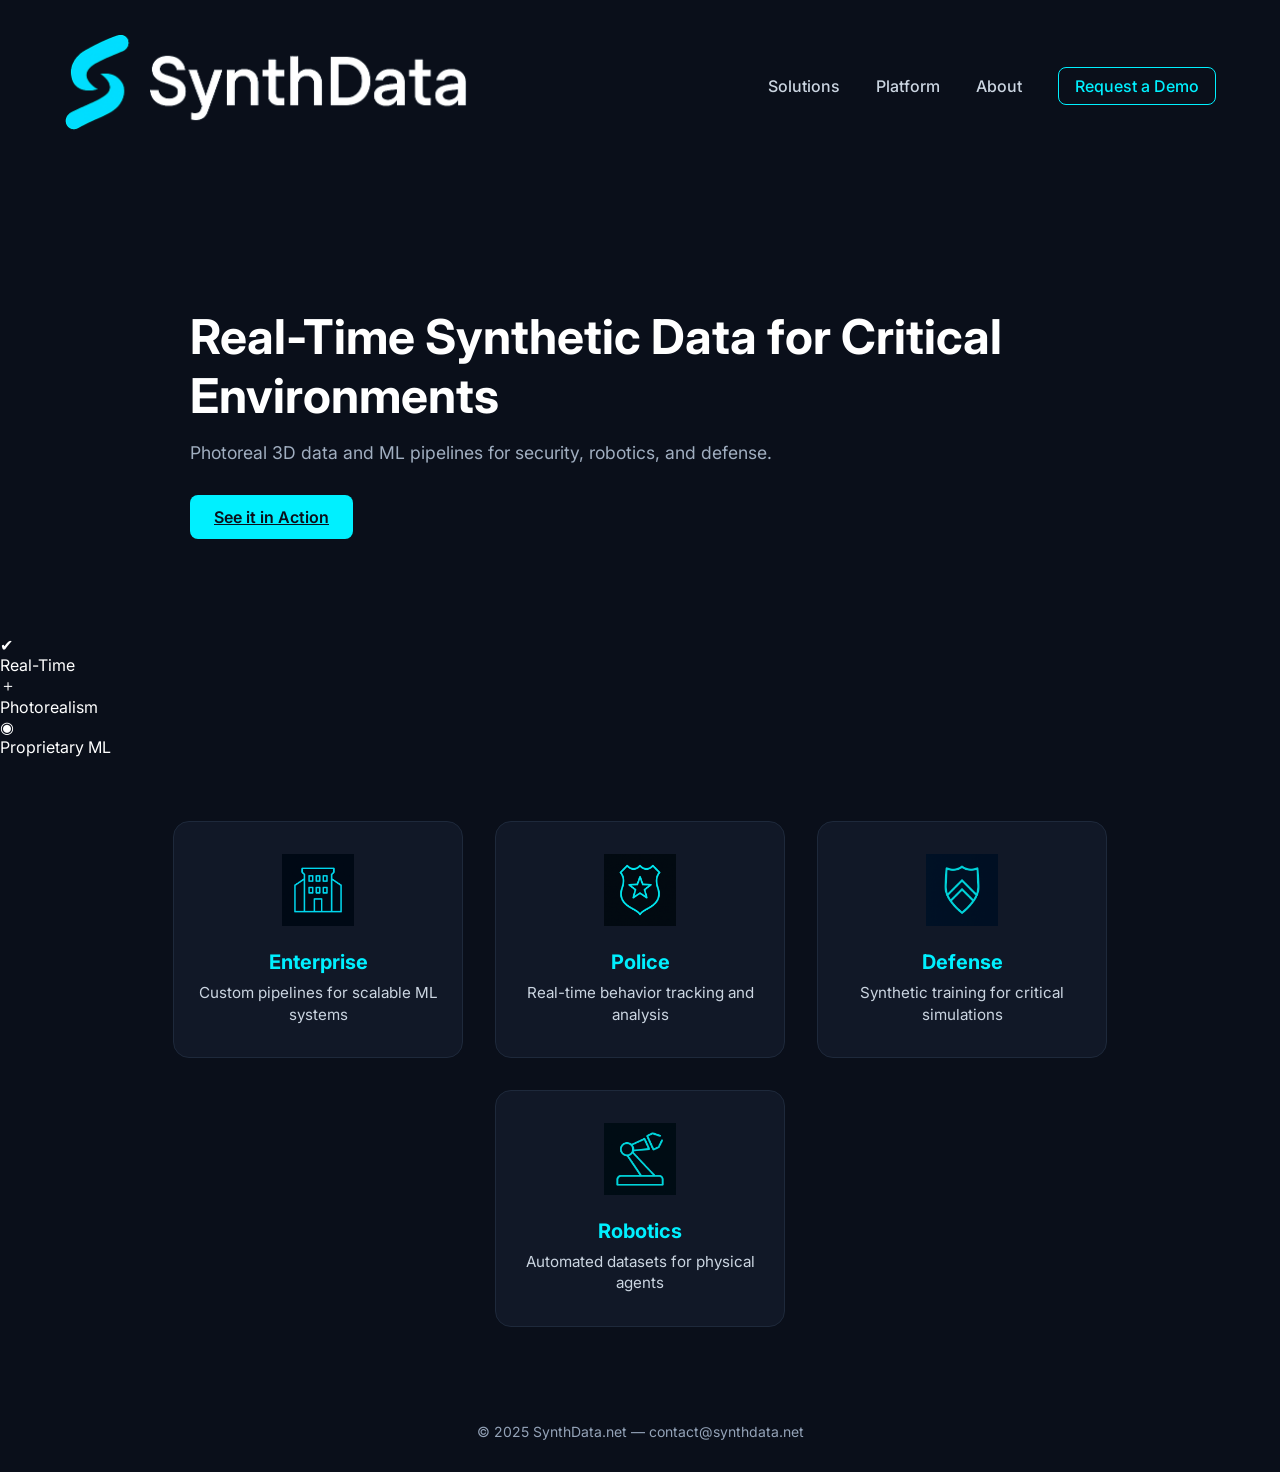
==== index.html @ 9bf94a5e "Update index.html" ====
<!DOCTYPE html>
<html lang="en">
<head>
  <meta charset="UTF-8" />
  <meta name="viewport" content="width=device-width, initial-scale=1.0" />
  <title>SynthData.ai</title>
  <link rel="stylesheet" href="css/style.css" />
  <link href="https://fonts.googleapis.com/css2?family=Inter:wght@400;600;700&display=swap" rel="stylesheet">
</head>
<body>
  <header>
    <a href="index.html" class="logo">
      <img src="images/logo_synthdata.png" alt="SynthData logo" style="height: 100px;">
    </a>
    <nav>
      <a href="solutions.html">Solutions</a>
      <a href="platform.html">Platform</a>
      <a href="about.html">About</a>
      <a href="request-demo.html" class="demo-btn">Request a Demo</a>
    </nav>
  </header>

  <section class="hero with-bg">
    <div class="hero-text">
      <h1>Real-Time Synthetic Data for Critical Environments</h1>
      <p>Photoreal 3D data and ML pipelines for security, robotics, and defense.</p>
      <a href="use-cases.html" class="cta">See it in Action</a>
    </div>
  </section>

<section class="feature-badges">
  <div class="feature">
    <div class="feature-icon">✔</div>
    <div class="feature-label">Real-Time</div>
  </div>
  <div class="feature">
    <div class="feature-icon">＋</div>
    <div class="feature-label">Photorealism</div>
  </div>
  <div class="feature">
    <div class="feature-icon">◉</div>
    <div class="feature-label">Proprietary ML</div>
  </div>
</section>

  <section class="pillars">
    <a class="pillar-btn" href="solutions.html">
      <img src="images/icon_enterprise.png" alt="Enterprise" />
      <h3>Enterprise</h3>
      <p>Custom pipelines for scalable ML systems</p>
    </a>
    <a class="pillar-btn" href="solutions.html">
      <img src="images/icon_police.png" alt="Police" />
      <h3>Police</h3>
      <p>Real-time behavior tracking and analysis</p>
    </a>
    <a class="pillar-btn" href="solutions.html">
      <img src="images/icon_defense.png" alt="Defense" />
      <h3>Defense</h3>
      <p>Synthetic training for critical simulations</p>
    </a>
    <a class="pillar-btn" href="solutions.html">
      <img src="images/icon_robotics.png" alt="Robotics" />
      <h3>Robotics</h3>
      <p>Automated datasets for physical agents</p>
    </a>
  </section>

  <footer>
    &copy; 2025 SynthData.net — contact@synthdata.net
  </footer>
</body>
</html>
---- css/style.css ----
body {
  margin: 0;
  font-family: 'Inter', sans-serif;
  background: #0A0F1A;
  color: white;
}

header {
  display: flex;
  justify-content: space-between;
  align-items: center;
  padding: 2rem 4rem;
  background-color: #0A0F1A;
  position: sticky;
  top: 0;
  z-index: 1000;
}

.logo {
  font-size: 1.75rem;
  color: #00f0ff;
  font-weight: bold;
}

nav a {
  margin-left: 2rem;
  color: #cbd5e1;
  text-decoration: none;
  font-weight: 500;
}

.demo-btn {
  border: 1px solid #00f0ff;
  padding: 0.5rem 1rem;
  border-radius: 8px;
  color: #00f0ff;
}

.hero {
  display: flex;
  justify-content: space-between;
  align-items: center;
  padding: 4rem;
  background-size: contain;
}

.hero-text {
  max-width: 900px;
  margin: 0 auto;
  padding: 2rem;
}

.hero-text h1 {
  font-size: 3rem;
  margin-bottom: 1rem;
}

.hero-text p {
  font-size: 1.1rem;
  color: #a0aec0;
  margin-bottom: 2rem;
}

.cta {
  background: #00f0ff;
  color: #0a0f1a;
  padding: 0.75rem 1.5rem;
  border-radius: 8px;
  font-weight: 600;
  display: inline-block;
}

footer {
  text-align: center;
  color: #94a3b8;
  padding: 2rem;
  font-size: 0.875rem;
}

@keyframes fadeUp {
  0% {
    opacity: 0;
    transform: translateY(30px);
  }
  100% {
    opacity: 1;
    transform: translateY(0);
  }
}

.hero-text > * {
  opacity: 0;
  animation: fadeUp 0.8s ease-out forwards;
}

.hero-text h1 {
  animation-delay: 0.1s;
}

.hero-text p {
  animation-delay: 0.3s;
}

.hero-text .cta {
  animation-delay: 0.5s;
}

.badge {
  transition: transform 0.3s ease, box-shadow 0.3s ease;
  cursor: default;
}

.badge:hover {
  transform: translateY(-4px) scale(1.03);
  box-shadow: 0 0 12px rgba(0, 240, 255, 0.4);
}

.pillar-btn {
  text-decoration: none;
  color: white;
  background: #111827; /* darker blue-gray */
  border: 1px solid #1e293b;
  border-radius: 16px;
  text-align: center;
  padding: 2rem 1.5rem;
  width: 240px;
  max-width: 90%;
  transition: transform 0.3s ease, box-shadow 0.3s ease, background 0.3s ease;
  display: flex;
  flex-direction: column;
  align-items: center;
}

.pillar-btn:hover {
  transform: translateY(-5px);
  background: #1f2f45;
  box-shadow: 0 0 20px rgba(0, 240, 255, 0.35);
}

.pillar-btn img {
  width: 72px;
  height: auto;
  margin-bottom: 1rem;
  opacity: 1;
}

.pillar-btn h3 {
  margin: 0.5rem 0;
  font-size: 1.25rem;
  color: #00f0ff;
}

.pillar-btn p {
  color: #cbd5e1;
  font-size: 0.95rem;
  line-height: 1.4;
  margin: 0;
}

.pillars {
  display: flex;
  flex-wrap: wrap;
  justify-content: center;
  gap: 2rem;
  padding: 4rem 2rem;
}
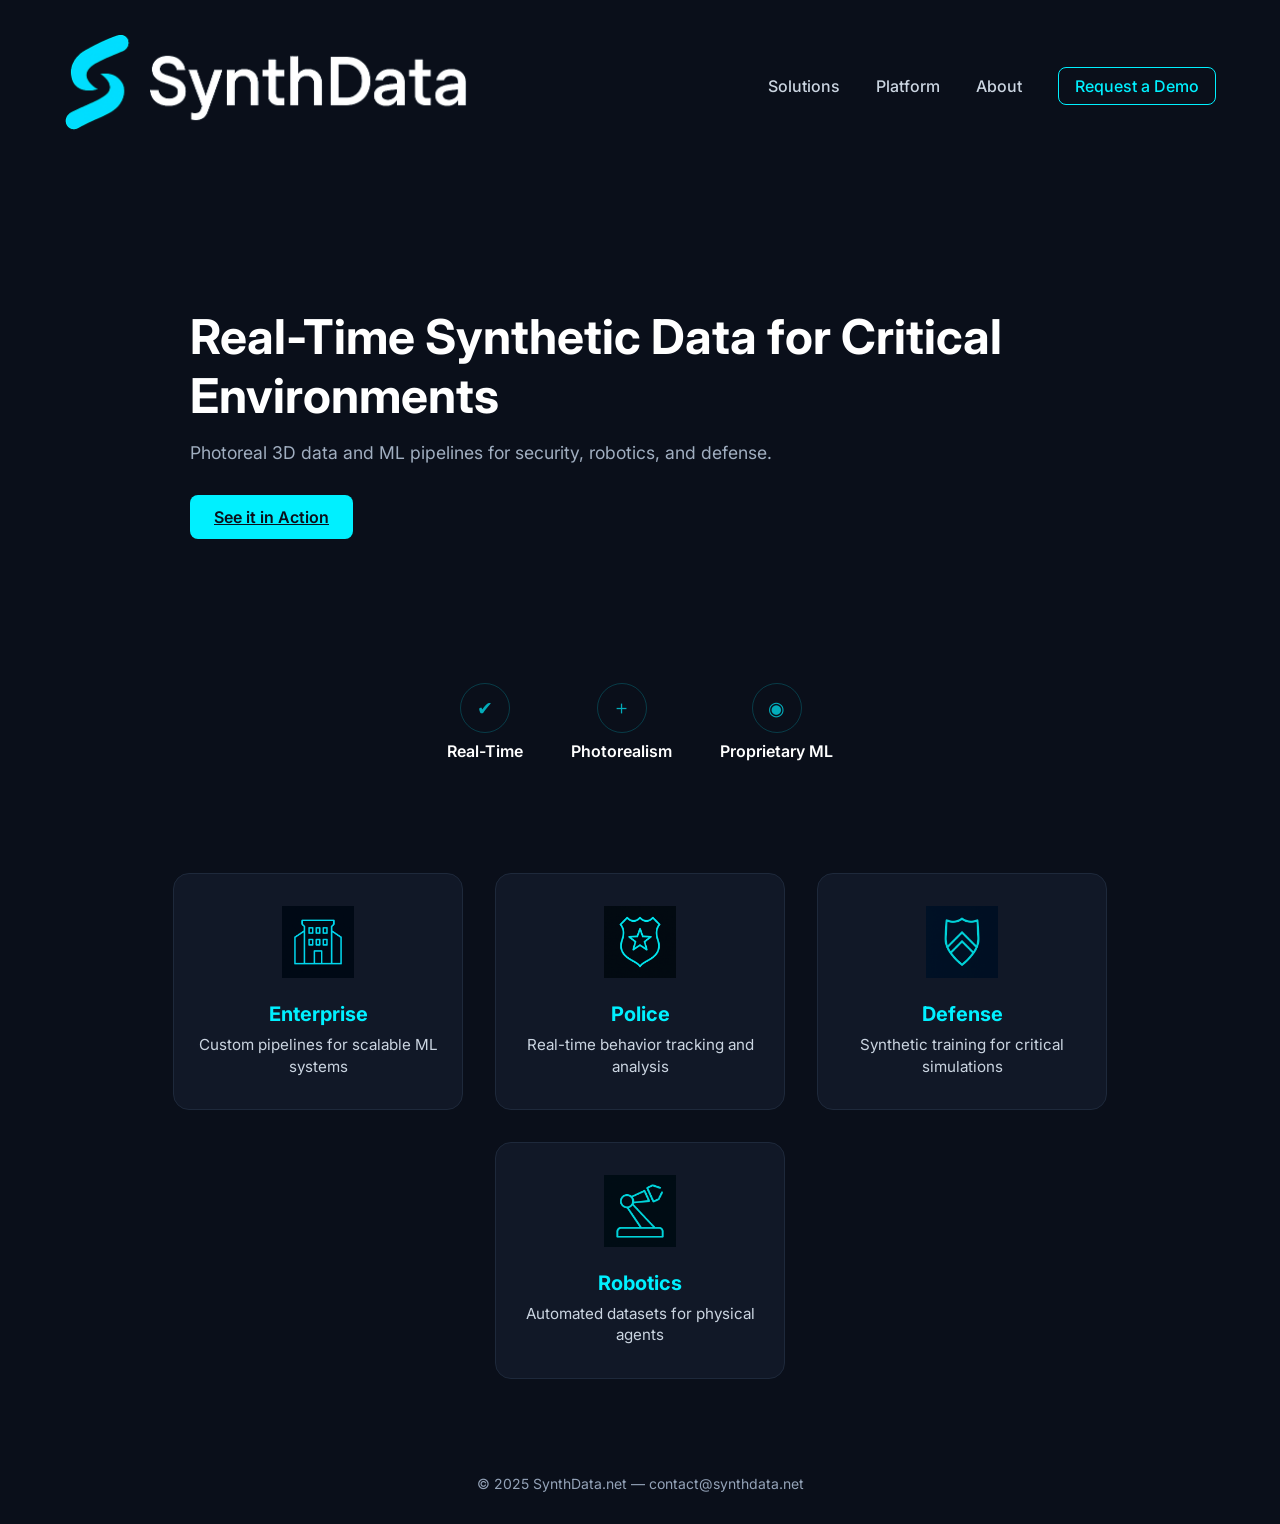
==== commit 4d1c4d02: "Update index.html" ====
--- a/index.html
+++ b/index.html
@@ -3,7 +3,7 @@
 <head>
   <meta charset="UTF-8" />
   <meta name="viewport" content="width=device-width, initial-scale=1.0" />
-  <title>SynthData.ai</title>
+  <title>SynthData</title>
   <link rel="stylesheet" href="css/style.css" />
   <link href="https://fonts.googleapis.com/css2?family=Inter:wght@400;600;700&display=swap" rel="stylesheet">
 </head>
--- a/css/style.css
+++ b/css/style.css
@@ -164,3 +164,40 @@
   gap: 2rem;
   padding: 4rem 2rem;
 }
+
+.feature-badges {
+  display: flex;
+  justify-content: center;
+  gap: 3rem;
+  padding: 3rem 2rem;
+}
+
+.feature {
+  display: flex;
+  flex-direction: column;
+  align-items: center;
+  color: white;
+  font-size: 1rem;
+}
+
+.feature-icon {
+  width: 48px;
+  height: 48px;
+  border: 1px solid rgba(0, 240, 255, 0.2);
+  border-radius: 50%;
+  display: flex;
+  align-items: center;
+  justify-content: center;
+  font-size: 1.2rem;
+  color: rgba(0, 240, 255, 0.7);
+  margin-bottom: 0.5rem;
+  transition: box-shadow 0.3s ease;
+}
+
+.feature-icon:hover {
+  box-shadow: 0 0 8px rgba(0, 240, 255, 0.4);
+}
+
+.feature-label {
+  font-weight: 600;
+}
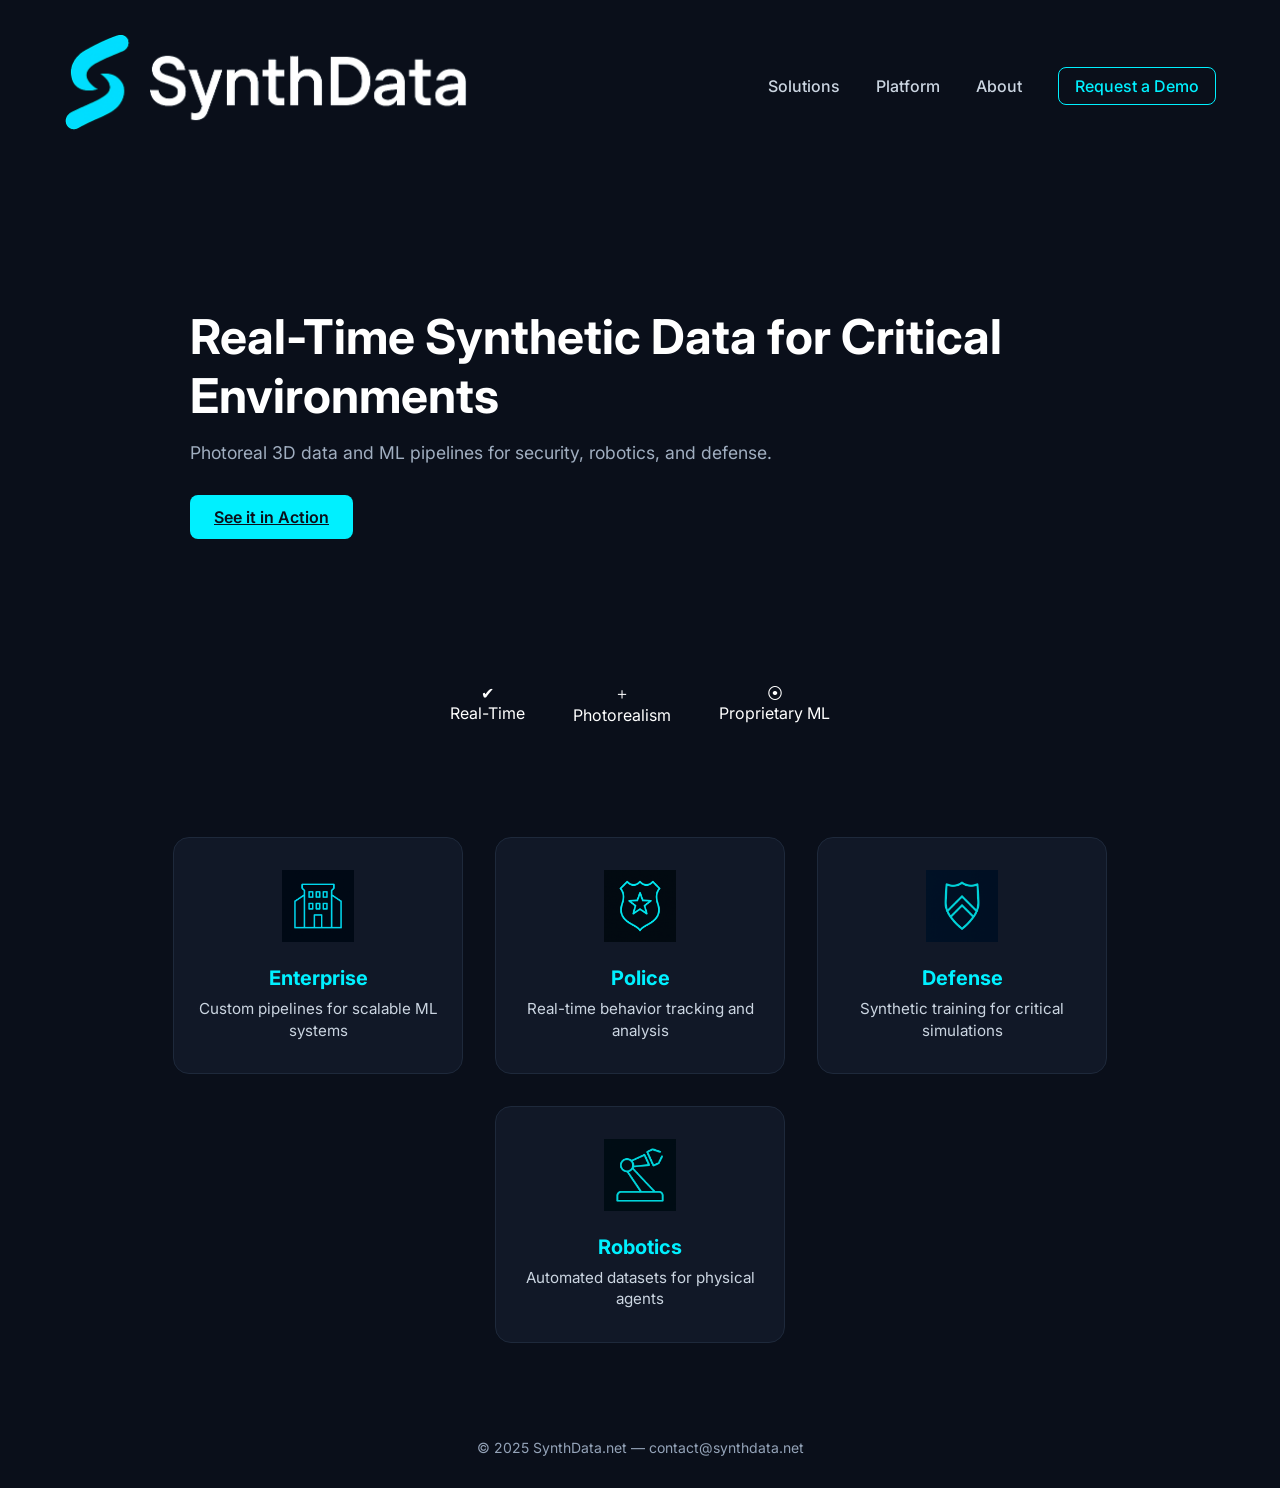
==== commit edcbd2cc: "Update index.html" ====
--- a/index.html
+++ b/index.html
@@ -30,16 +30,16 @@
 
 <section class="feature-badges">
   <div class="feature">
-    <div class="feature-icon">✔</div>
-    <div class="feature-label">Real-Time</div>
+    <div class="circle">✔</div>
+    <span>Real-Time</span>
   </div>
   <div class="feature">
-    <div class="feature-icon">＋</div>
-    <div class="feature-label">Photorealism</div>
+    <div class="circle">＋</div>
+    <span>Photorealism</span>
   </div>
   <div class="feature">
-    <div class="feature-icon">◉</div>
-    <div class="feature-label">Proprietary ML</div>
+    <div class="circle">⦿</div>
+    <span>Proprietary ML</span>
   </div>
 </section>
 
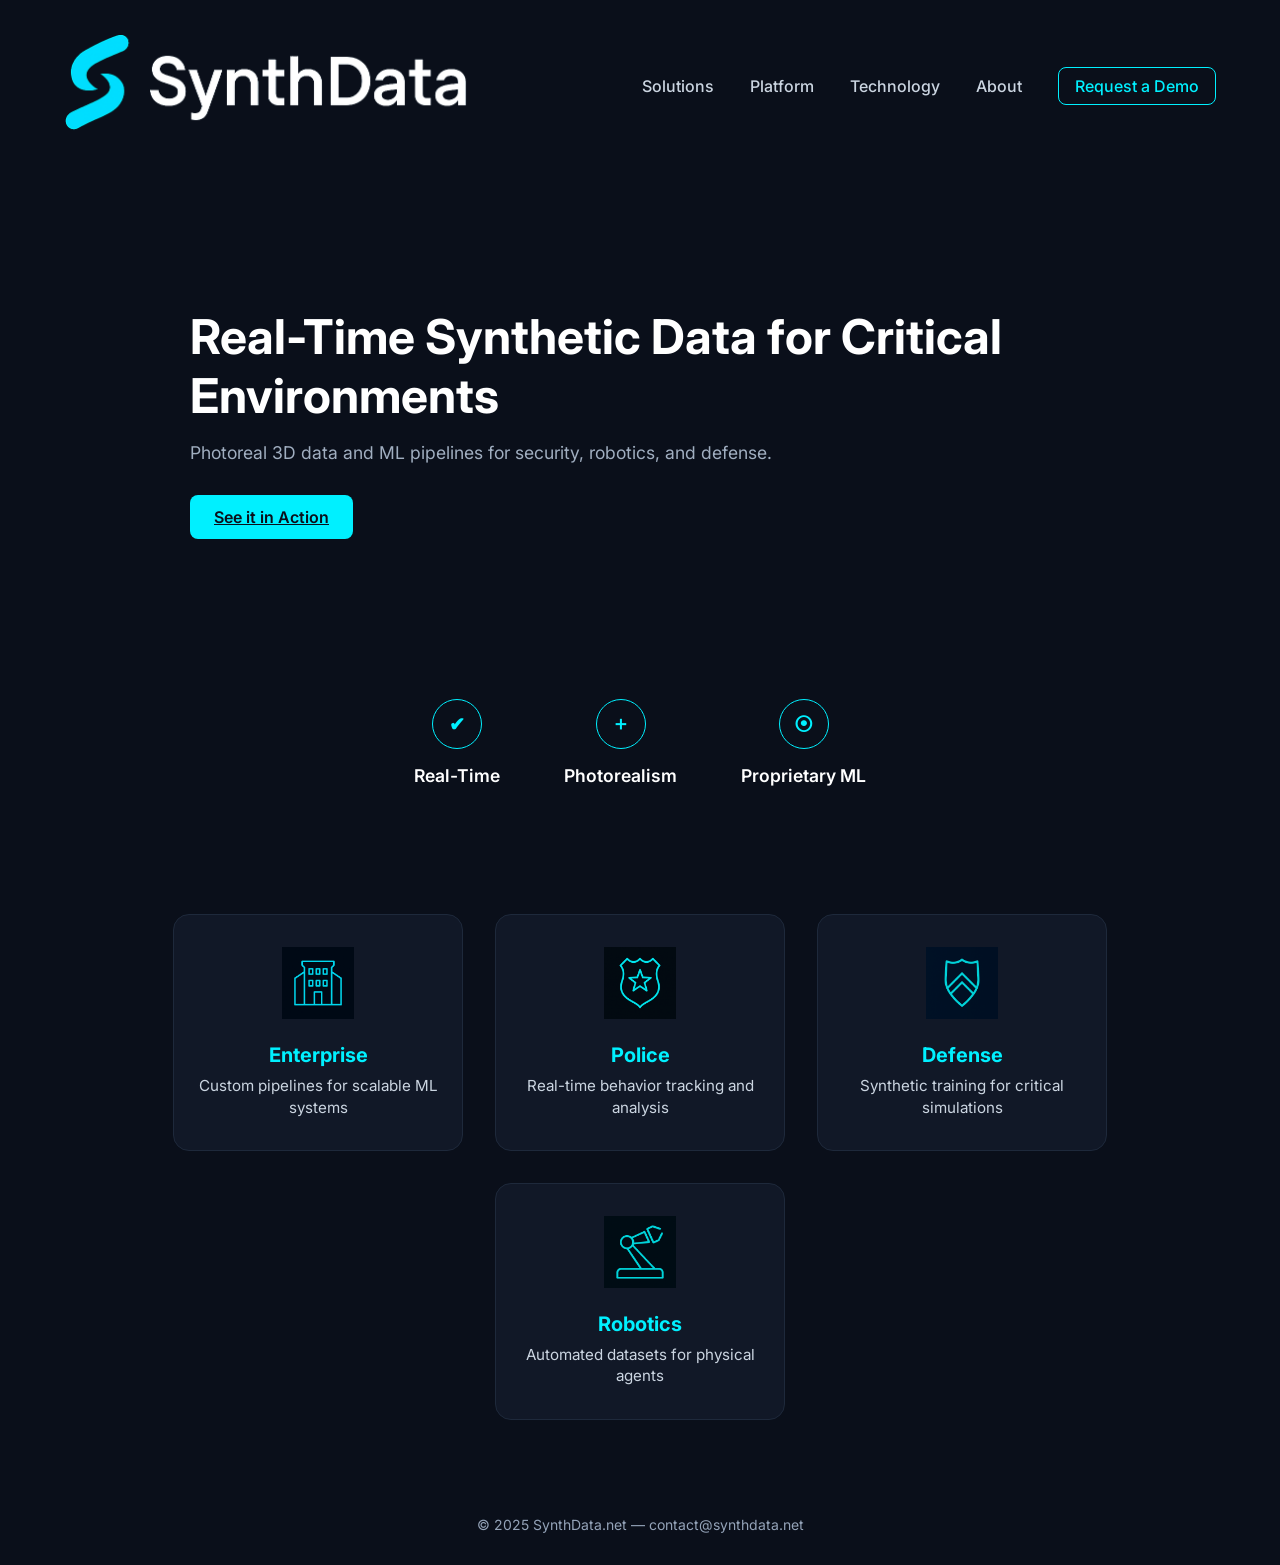
==== commit e3e4dac2: "Update index.html" ====
--- a/index.html
+++ b/index.html
@@ -15,6 +15,7 @@
     <nav>
       <a href="solutions.html">Solutions</a>
       <a href="platform.html">Platform</a>
+      <a href="technology.html">Technology</a>
       <a href="about.html">About</a>
       <a href="request-demo.html" class="demo-btn">Request a Demo</a>
     </nav>
--- a/css/style.css
+++ b/css/style.css
@@ -201,3 +201,37 @@
 .feature-label {
   font-weight: 600;
 }
+
+.feature-badges {
+  display: flex;
+  justify-content: center;
+  gap: 4rem;
+  padding: 4rem 2rem;
+  flex-wrap: wrap;
+}
+
+.feature {
+  display: flex;
+  align-items: center;
+  gap: 1rem;
+  font-weight: 600;
+  font-size: 1.1rem;
+  color: white;
+}
+
+.feature .circle {
+  width: 48px;
+  height: 48px;
+  border: 1px solid #00f0ff;
+  color: #00f0ff;
+  font-size: 1.2rem;
+  border-radius: 50%;
+  display: flex;
+  align-items: center;
+  justify-content: center;
+  transition: box-shadow 0.3s ease;
+}
+
+.feature .circle:hover {
+  box-shadow: 0 0 10px rgba(0, 240, 255, 0.4);
+}
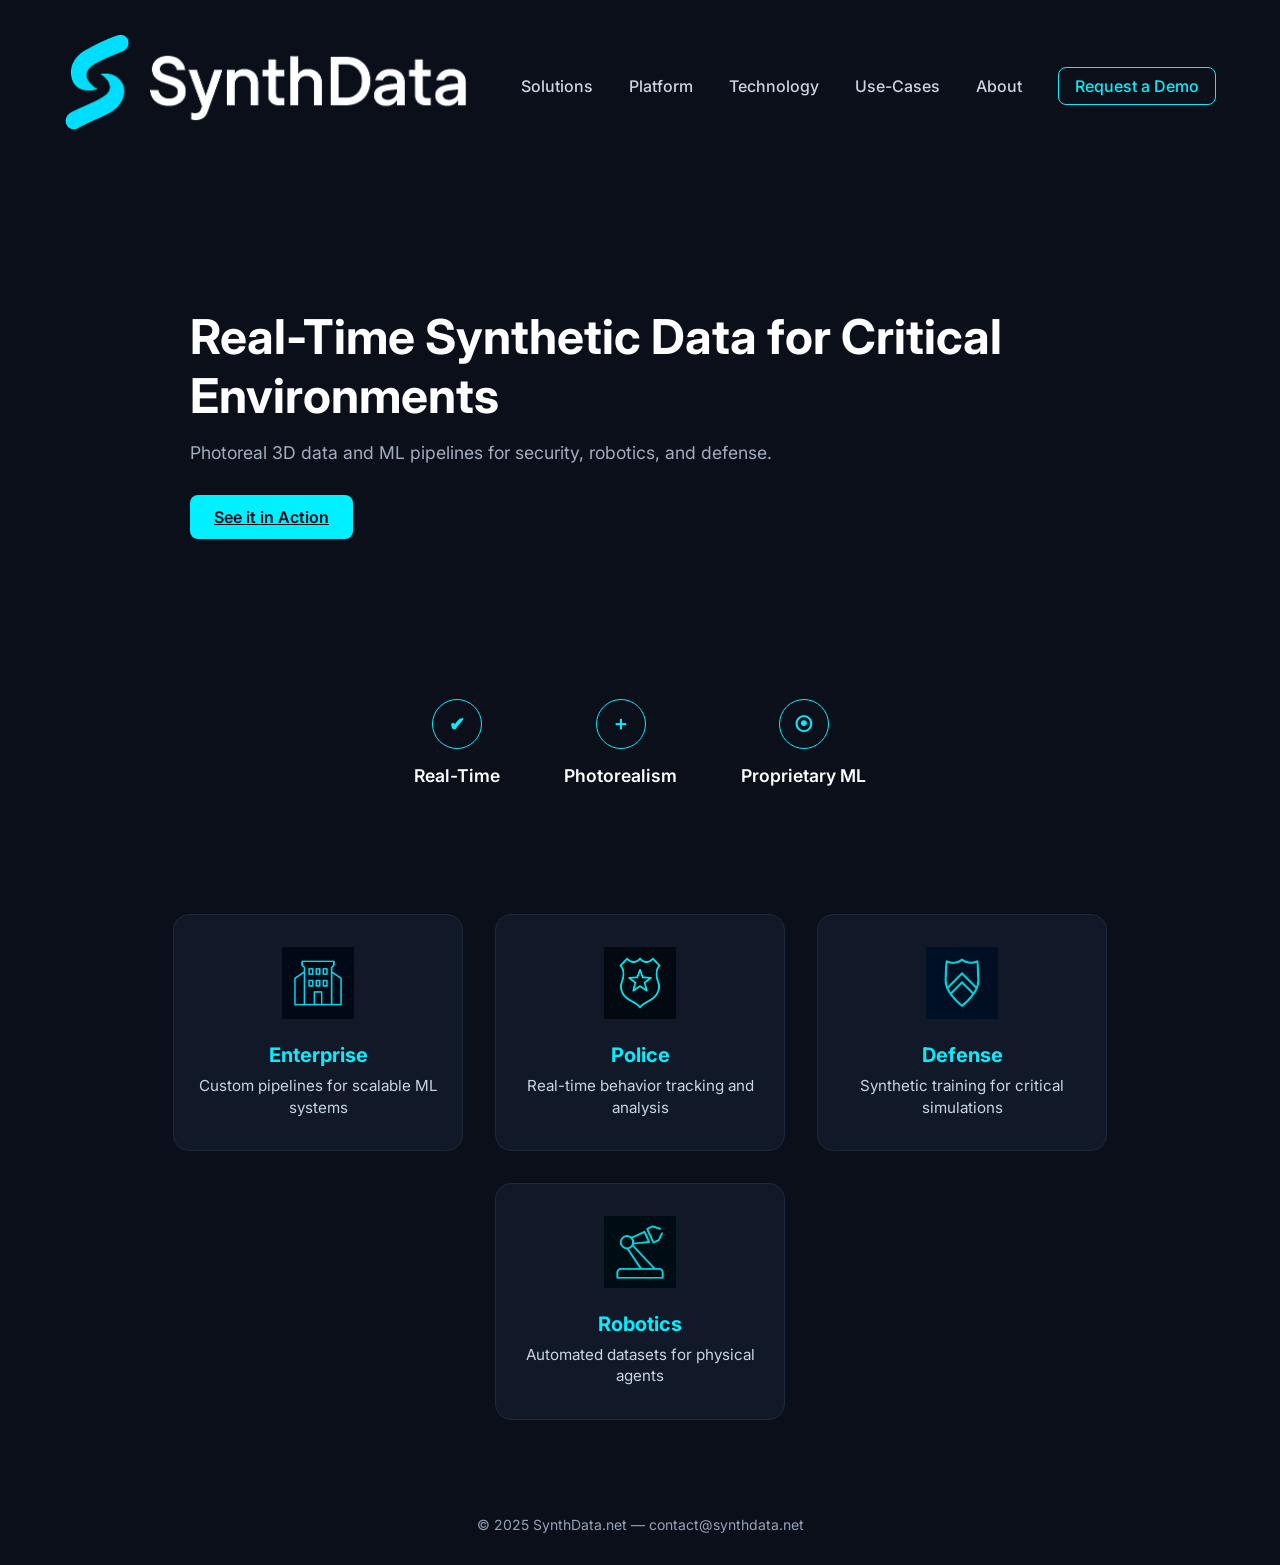
==== commit 652aac1b: "Update index.html" ====
--- a/index.html
+++ b/index.html
@@ -16,6 +16,7 @@
       <a href="solutions.html">Solutions</a>
       <a href="platform.html">Platform</a>
       <a href="technology.html">Technology</a>
+      <a href="use-cases.html">Use-Cases</a>
       <a href="about.html">About</a>
       <a href="request-demo.html" class="demo-btn">Request a Demo</a>
     </nav>
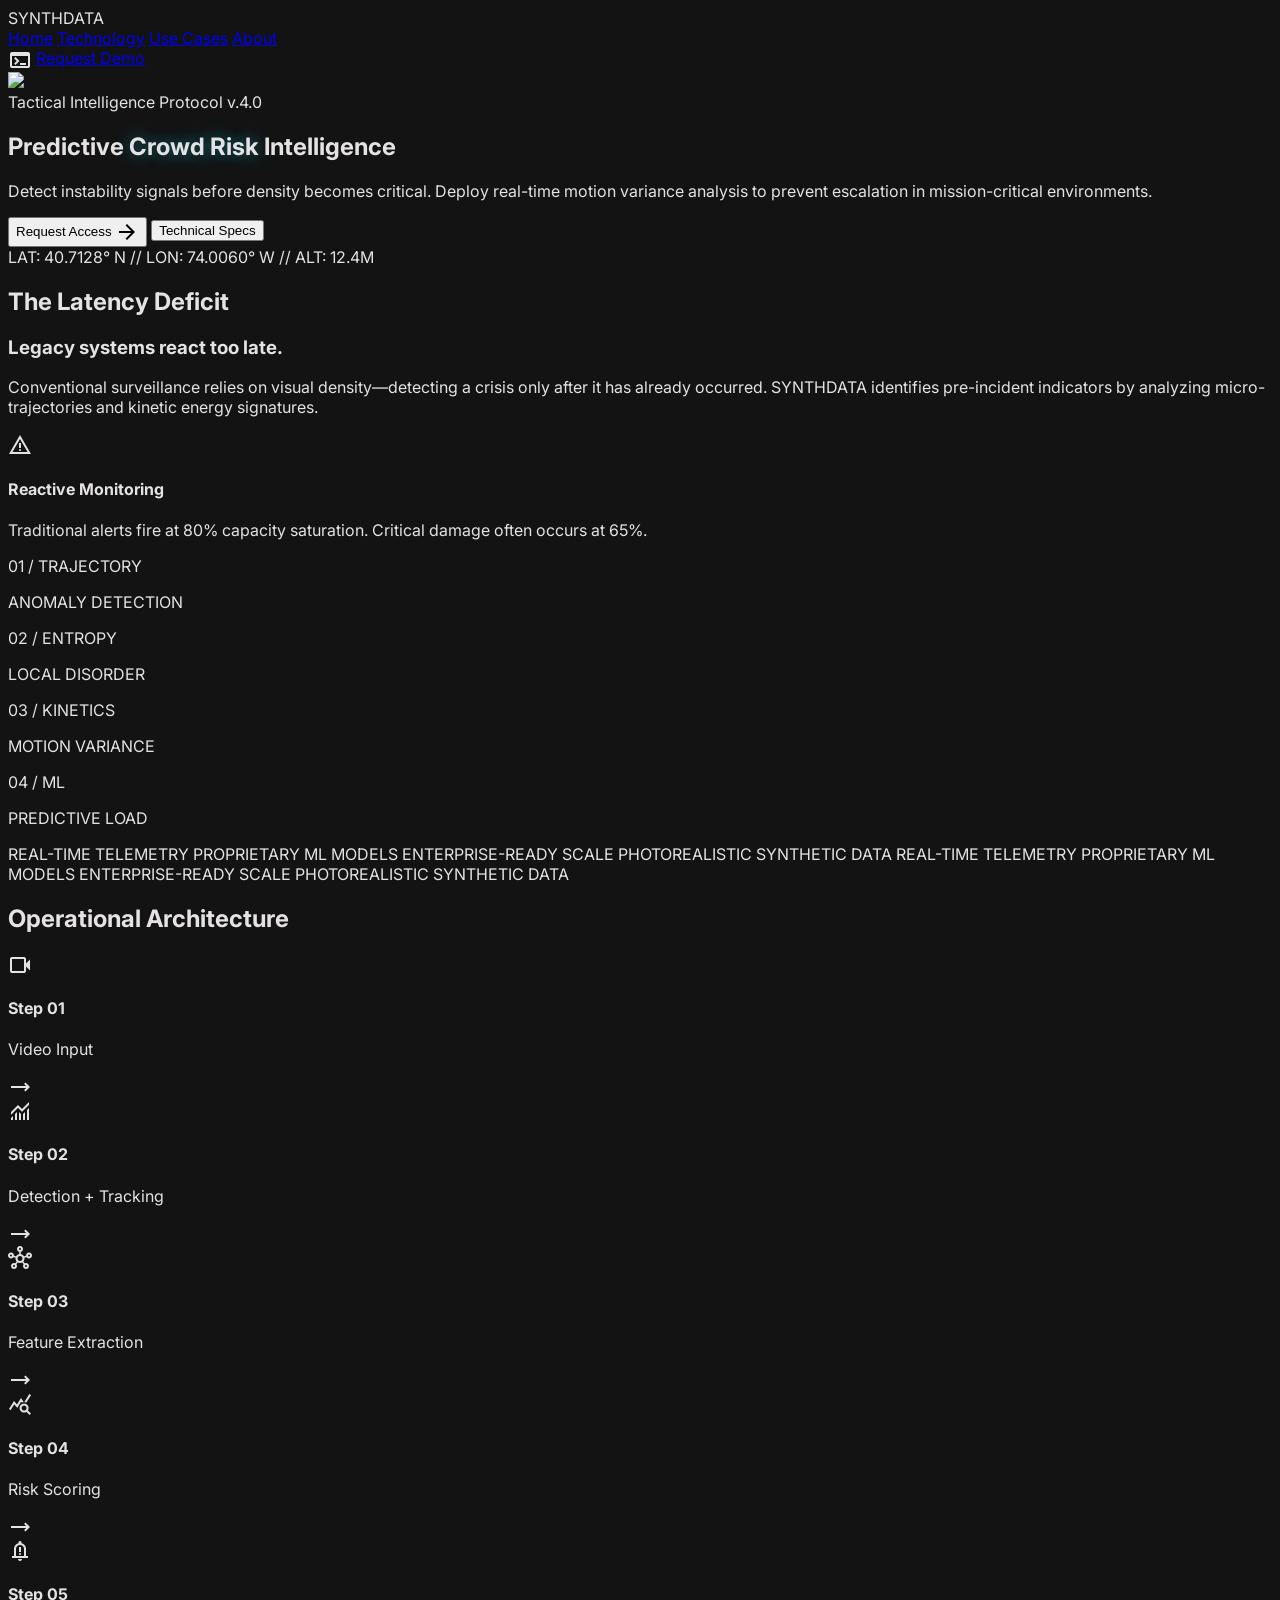
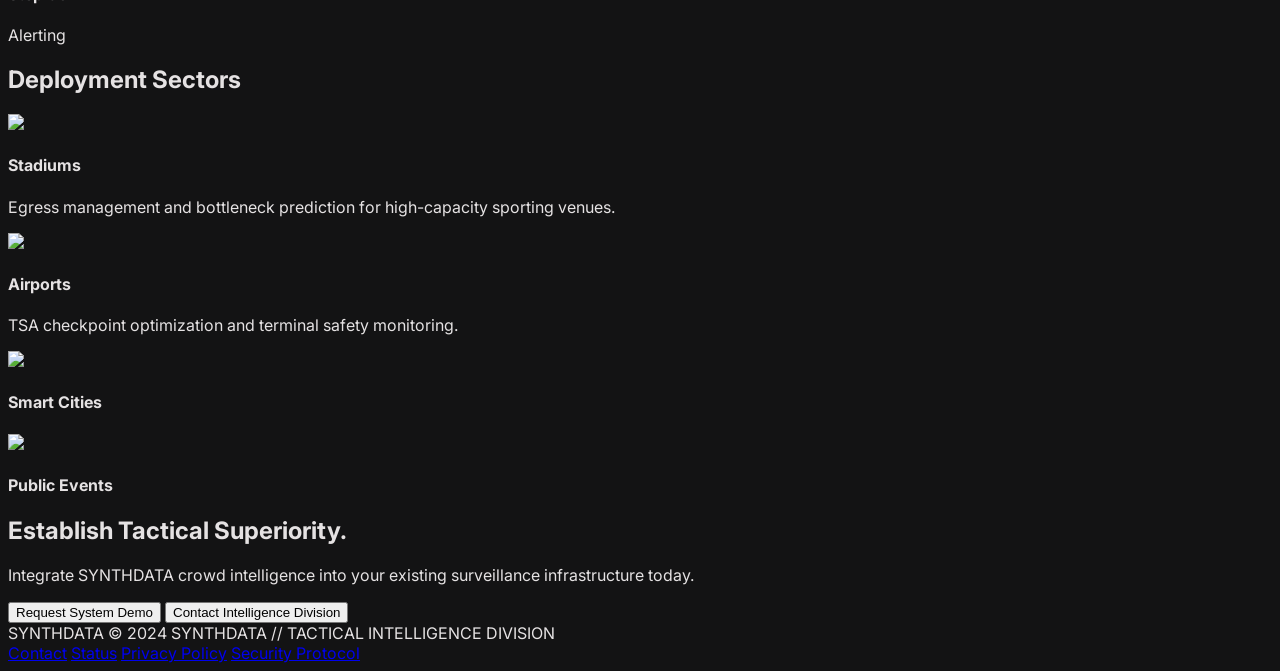
==== commit f7fee1a2: "Update index.html" ====
--- a/index.html
+++ b/index.html
@@ -1,75 +1,324 @@
 <!DOCTYPE html>
-<html lang="en">
-<head>
-  <meta charset="UTF-8" />
-  <meta name="viewport" content="width=device-width, initial-scale=1.0" />
-  <title>SynthData</title>
-  <link rel="stylesheet" href="css/style.css" />
-  <link href="https://fonts.googleapis.com/css2?family=Inter:wght@400;600;700&display=swap" rel="stylesheet">
+
+<html class="dark" lang="en"><head>
+<meta charset="utf-8"/>
+<meta content="width=device-width, initial-scale=1.0" name="viewport"/>
+<title>SYNTHDATA // Predictive Crowd Risk Intelligence</title>
+<script src="https://cdn.tailwindcss.com?plugins=forms,container-queries"></script>
+<link href="https://fonts.googleapis.com/css2?family=Inter:wght@400;700;900&amp;family=Space+Grotesk:wght@300;500;700&amp;display=swap" rel="stylesheet"/>
+<link href="https://fonts.googleapis.com/css2?family=Material+Symbols+Outlined:wght,FILL@100..700,0..1&amp;display=swap" rel="stylesheet"/>
+<link href="https://fonts.googleapis.com/css2?family=Material+Symbols+Outlined:wght,FILL@100..700,0..1&amp;display=swap" rel="stylesheet"/>
+<script id="tailwind-config">
+        tailwind.config = {
+            darkMode: "class",
+            theme: {
+                extend: {
+                    colors: {
+                        "on-primary-fixed": "#002022",
+                        "on-surface-variant": "#b9cacb",
+                        "inverse-on-surface": "#313031",
+                        "tertiary-fixed": "#ffe173",
+                        "on-secondary-fixed-variant": "#064f53",
+                        "primary-container": "#00f2ff",
+                        "outline-variant": "#3a494b",
+                        "on-surface": "#e5e2e3",
+                        "inverse-primary": "#00696f",
+                        "surface-container": "#201f20",
+                        "tertiary": "#fff6e4",
+                        "tertiary-container": "#fed83a",
+                        "surface-dim": "#131314",
+                        "on-error-container": "#ffdad6",
+                        "primary-fixed-dim": "#00dbe7",
+                        "on-tertiary-fixed-variant": "#554500",
+                        "surface-container-low": "#1c1b1c",
+                        "surface-tint": "#00dbe7",
+                        "on-primary-fixed-variant": "#004f54",
+                        "surface-variant": "#353436",
+                        "tertiary-fixed-dim": "#e8c423",
+                        "on-background": "#e5e2e3",
+                        "on-secondary": "#00363a",
+                        "surface-container-high": "#2a2a2b",
+                        "on-primary-container": "#006a71",
+                        "on-secondary-container": "#87c2c7",
+                        "primary": "#e1fdff",
+                        "surface-container-highest": "#353436",
+                        "surface-container-lowest": "#0e0e0f",
+                        "error-container": "#93000a",
+                        "background": "#131314",
+                        "inverse-surface": "#e5e2e3",
+                        "on-secondary-fixed": "#002022",
+                        "secondary": "#95d1d6",
+                        "secondary-container": "#0b5156",
+                        "on-tertiary": "#3b2f00",
+                        "error": "#ffb4ab",
+                        "outline": "#849495",
+                        "surface-bright": "#3a393a",
+                        "on-tertiary-container": "#725e00",
+                        "secondary-fixed": "#b1edf2",
+                        "on-error": "#690005",
+                        "on-primary": "#00363a",
+                        "surface": "#131314",
+                        "on-tertiary-fixed": "#221b00",
+                        "primary-fixed": "#74f5ff",
+                        "secondary-fixed-dim": "#95d1d6"
+                    },
+                    fontFamily: {
+                        "headline": ["Inter"],
+                        "body": ["Inter"],
+                        "label": ["Space Grotesk"]
+                    },
+                    borderRadius: {"DEFAULT": "0rem", "lg": "0rem", "xl": "0rem", "full": "9999px"},
+                },
+            },
+        }
+    </script>
+<style>
+        .material-symbols-outlined {
+            font-variation-settings: 'FILL' 0, 'wght' 400, 'GRAD' 0, 'opsz' 24;
+            vertical-align: middle;
+        }
+        body {
+            background-color: #131314;
+            color: #e5e2e3;
+            font-family: 'Inter', sans-serif;
+        }
+        .tactical-glow {
+            text-shadow: 0 0 15px rgba(0, 242, 255, 0.4);
+        }
+        .glass-panel {
+            background: rgba(32, 31, 32, 0.7);
+            backdrop-filter: blur(12px);
+        }
+    </style>
 </head>
-<body>
-  <header>
-    <a href="index.html" class="logo">
-      <img src="images/logo_synthdata.png" alt="SynthData logo" style="height: 100px;">
-    </a>
-    <nav>
-      <a href="solutions.html">Solutions</a>
-      <a href="platform.html">Platform</a>
-      <a href="technology.html">Technology</a>
-      <a href="use-cases.html">Use-Cases</a>
-      <a href="about.html">About</a>
-      <a href="request-demo.html" class="demo-btn">Request a Demo</a>
-    </nav>
-  </header>
-
-  <section class="hero with-bg">
-    <div class="hero-text">
-      <h1>Real-Time Synthetic Data for Critical Environments</h1>
-      <p>Photoreal 3D data and ML pipelines for security, robotics, and defense.</p>
-      <a href="use-cases.html" class="cta">See it in Action</a>
-    </div>
-  </section>
-
-<section class="feature-badges">
-  <div class="feature">
-    <div class="circle">✔</div>
-    <span>Real-Time</span>
-  </div>
-  <div class="feature">
-    <div class="circle">＋</div>
-    <span>Photorealism</span>
-  </div>
-  <div class="feature">
-    <div class="circle">⦿</div>
-    <span>Proprietary ML</span>
-  </div>
-</section>
-
-  <section class="pillars">
-    <a class="pillar-btn" href="solutions.html">
-      <img src="images/icon_enterprise.png" alt="Enterprise" />
-      <h3>Enterprise</h3>
-      <p>Custom pipelines for scalable ML systems</p>
-    </a>
-    <a class="pillar-btn" href="solutions.html">
-      <img src="images/icon_police.png" alt="Police" />
-      <h3>Police</h3>
-      <p>Real-time behavior tracking and analysis</p>
-    </a>
-    <a class="pillar-btn" href="solutions.html">
-      <img src="images/icon_defense.png" alt="Defense" />
-      <h3>Defense</h3>
-      <p>Synthetic training for critical simulations</p>
-    </a>
-    <a class="pillar-btn" href="solutions.html">
-      <img src="images/icon_robotics.png" alt="Robotics" />
-      <h3>Robotics</h3>
-      <p>Automated datasets for physical agents</p>
-    </a>
-  </section>
-
-  <footer>
-    &copy; 2025 SynthData.net — contact@synthdata.net
-  </footer>
-</body>
-</html>
+<body class="selection:bg-primary-container selection:text-on-primary">
+<!-- TopNavBar -->
+<nav class="fixed top-0 w-full border-b border-[#00f2ff]/10 bg-[#131314]/80 backdrop-blur-md z-50 shadow-[0_20px_50px_rgba(0,242,255,0.08)]">
+<div class="flex justify-between items-center w-full px-6 py-4 max-w-none">
+<div class="flex items-center gap-8">
+<span class="text-xl font-black tracking-tighter text-[#e5e2e3]">SYNTHDATA</span>
+<div class="hidden md:flex gap-6">
+<a class="font-['Inter'] uppercase tracking-widest text-xs font-bold text-[#00f2ff] border-b-2 border-[#00f2ff] pb-1" href="index.html">Home</a>
+<a class="font-['Inter'] uppercase tracking-widest text-xs font-bold text-[#849495] hover:text-[#e5e2e3] transition-colors duration-100" href="technology.html">Technology</a>
+<a class="font-['Inter'] uppercase tracking-widest text-xs font-bold text-[#849495] hover:text-[#e5e2e3] transition-colors duration-100" href="use-cases.html">Use Cases</a>
+<a class="font-['Inter'] uppercase tracking-widest text-xs font-bold text-[#849495] hover:text-[#e5e2e3] transition-colors duration-100" href="about.html">About</a>
+</div>
+</div>
+<div class="flex items-center gap-4">
+<span class="material-symbols-outlined text-[#00f2ff]" data-icon="terminal">terminal</span>
+<a class="bg-primary-container text-on-primary font-label uppercase text-[10px] tracking-widest font-bold px-4 py-2 hover:bg-primary-fixed-dim transition-all active:scale-95 inline-block" href="request-demo.html">Request Demo</a>
+</div>
+</div>
+</nav>
+<!-- Hero Section -->
+<section class="relative min-h-screen flex items-center pt-20 overflow-hidden">
+<div class="absolute inset-0 z-0">
+<div class="absolute inset-0 bg-gradient-to-b from-transparent via-background/60 to-background z-10"></div>
+<img class="w-full h-full object-cover opacity-40 grayscale brightness-75" data-alt="Cinematic night view of a high-tech smart city grid with glowing blue data trails and digital crowd mapping overlays" src="https://lh3.googleusercontent.com/aida-public/[base64]"/>
+</div>
+<div class="container mx-auto px-6 relative z-20">
+<div class="max-w-4xl">
+<div class="inline-flex items-center gap-2 mb-6 px-3 py-1 bg-primary-container/10 border-l-2 border-primary-container">
+<span class="font-label text-[10px] uppercase tracking-[0.2em] text-primary-container font-bold">Tactical Intelligence Protocol v.4.0</span>
+</div>
+<h1 class="text-6xl md:text-8xl font-black uppercase tracking-tighter leading-none mb-6">
+                    Predictive <span class="text-primary-container tactical-glow">Crowd Risk</span> Intelligence
+                </h1>
+<p class="text-xl md:text-2xl text-outline mb-10 max-w-2xl leading-relaxed">
+                    Detect instability signals before density becomes critical. Deploy real-time motion variance analysis to prevent escalation in mission-critical environments.
+                </p>
+<div class="flex flex-wrap gap-4">
+<button class="bg-primary-container text-on-primary px-8 py-4 font-label uppercase tracking-widest font-bold text-sm hover:brightness-110 transition-all flex items-center gap-2">
+                        Request Access <span class="material-symbols-outlined">arrow_forward</span>
+</button>
+<button class="border border-outline text-on-surface px-8 py-4 font-label uppercase tracking-widest font-bold text-sm hover:bg-surface-container transition-all">
+                        Technical Specs
+                    </button>
+</div>
+</div>
+</div>
+<!-- Coordinates Overlay -->
+<div class="absolute top-32 right-8 font-label text-[10px] text-primary-container/40 uppercase tracking-widest vertical-rl hidden lg:block">
+            LAT: 40.7128° N // LON: 74.0060° W // ALT: 12.4M
+        </div>
+</section>
+<!-- Problem Section -->
+<section class="py-24 bg-surface-container-low relative">
+<div class="container mx-auto px-6">
+<div class="grid lg:grid-cols-2 gap-16 items-center">
+<div>
+<h2 class="font-label text-xs uppercase tracking-[0.4em] text-primary-container mb-4">The Latency Deficit</h2>
+<h3 class="text-4xl font-bold uppercase tracking-tight mb-8">Legacy systems react <span class="text-error">too late</span>.</h3>
+<p class="text-outline text-lg leading-relaxed mb-6">
+                        Conventional surveillance relies on visual density—detecting a crisis only after it has already occurred. SYNTHDATA identifies pre-incident indicators by analyzing micro-trajectories and kinetic energy signatures.
+                    </p>
+<div class="space-y-4">
+<div class="flex items-start gap-4 p-4 bg-background/50 border-l-2 border-error">
+<span class="material-symbols-outlined text-error mt-1" data-icon="warning">warning</span>
+<div>
+<h4 class="font-bold text-sm uppercase">Reactive Monitoring</h4>
+<p class="text-xs text-outline">Traditional alerts fire at 80% capacity saturation. Critical damage often occurs at 65%.</p>
+</div>
+</div>
+</div>
+</div>
+<div class="grid grid-cols-2 gap-4">
+<div class="bg-surface-container-high p-6 flex flex-col justify-between h-48">
+<span class="font-label text-xs text-outline">01 / TRAJECTORY</span>
+<p class="text-2xl font-black text-on-surface">ANOMALY DETECTION</p>
+</div>
+<div class="bg-surface-container-high p-6 flex flex-col justify-between h-48 border-t-4 border-primary-container">
+<span class="font-label text-xs text-outline">02 / ENTROPY</span>
+<p class="text-2xl font-black text-on-surface">LOCAL DISORDER</p>
+</div>
+<div class="bg-surface-container-high p-6 flex flex-col justify-between h-48">
+<span class="font-label text-xs text-outline">03 / KINETICS</span>
+<p class="text-2xl font-black text-on-surface">MOTION VARIANCE</p>
+</div>
+<div class="bg-surface-container-high p-6 flex flex-col justify-between h-48">
+<span class="font-label text-xs text-outline">04 / ML</span>
+<p class="text-2xl font-black text-on-surface">PREDICTIVE LOAD</p>
+</div>
+</div>
+</div>
+</div>
+</section>
+<!-- Feature Badges -->
+<div class="bg-primary-container py-3 overflow-hidden whitespace-nowrap">
+<div class="flex animate-scroll uppercase font-label text-[10px] font-black text-on-primary-fixed tracking-[0.3em]">
+<span class="mx-8">REAL-TIME TELEMETRY</span>
+<span class="mx-8">PROPRIETARY ML MODELS</span>
+<span class="mx-8">ENTERPRISE-READY SCALE</span>
+<span class="mx-8">PHOTOREALISTIC SYNTHETIC DATA</span>
+<span class="mx-8">REAL-TIME TELEMETRY</span>
+<span class="mx-8">PROPRIETARY ML MODELS</span>
+<span class="mx-8">ENTERPRISE-READY SCALE</span>
+<span class="mx-8">PHOTOREALISTIC SYNTHETIC DATA</span>
+</div>
+</div>
+<!-- How it Works Pipeline -->
+<section class="py-24 bg-background">
+<div class="container mx-auto px-6">
+<div class="mb-16 text-center">
+<h2 class="text-4xl font-bold uppercase tracking-tighter mb-4">Operational Architecture</h2>
+<div class="h-1 w-24 bg-primary-container mx-auto"></div>
+</div>
+<div class="flex flex-col md:flex-row items-center justify-between gap-4">
+<div class="flex-1 w-full text-center group">
+<div class="aspect-square bg-surface-container-high flex items-center justify-center mb-6 border border-outline/10 group-hover:border-primary-container transition-all">
+<span class="material-symbols-outlined text-4xl text-primary-container" data-icon="videocam">videocam</span>
+</div>
+<h4 class="font-label text-[10px] uppercase tracking-widest mb-2 text-outline">Step 01</h4>
+<p class="font-bold uppercase text-xs">Video Input</p>
+</div>
+<div class="hidden md:block text-outline-variant">
+<span class="material-symbols-outlined">trending_flat</span>
+</div>
+<div class="flex-1 w-full text-center group">
+<div class="aspect-square bg-surface-container-high flex items-center justify-center mb-6 border border-outline/10 group-hover:border-primary-container transition-all">
+<span class="material-symbols-outlined text-4xl text-primary-container" data-icon="monitoring">monitoring</span>
+</div>
+<h4 class="font-label text-[10px] uppercase tracking-widest mb-2 text-outline">Step 02</h4>
+<p class="font-bold uppercase text-xs">Detection + Tracking</p>
+</div>
+<div class="hidden md:block text-outline-variant">
+<span class="material-symbols-outlined">trending_flat</span>
+</div>
+<div class="flex-1 w-full text-center group">
+<div class="aspect-square bg-surface-container-high flex items-center justify-center mb-6 border border-outline/10 group-hover:border-primary-container transition-all">
+<span class="material-symbols-outlined text-4xl text-primary-container" data-icon="hub">hub</span>
+</div>
+<h4 class="font-label text-[10px] uppercase tracking-widest mb-2 text-outline">Step 03</h4>
+<p class="font-bold uppercase text-xs">Feature Extraction</p>
+</div>
+<div class="hidden md:block text-outline-variant">
+<span class="material-symbols-outlined">trending_flat</span>
+</div>
+<div class="flex-1 w-full text-center group">
+<div class="aspect-square bg-surface-container-high flex items-center justify-center mb-6 border border-outline/10 group-hover:border-primary-container transition-all">
+<span class="material-symbols-outlined text-4xl text-primary-container" data-icon="query_stats">query_stats</span>
+</div>
+<h4 class="font-label text-[10px] uppercase tracking-widest mb-2 text-outline">Step 04</h4>
+<p class="font-bold uppercase text-xs">Risk Scoring</p>
+</div>
+<div class="hidden md:block text-outline-variant">
+<span class="material-symbols-outlined">trending_flat</span>
+</div>
+<div class="flex-1 w-full text-center group">
+<div class="aspect-square bg-surface-container-high flex items-center justify-center mb-6 border border-outline/10 group-hover:border-primary-container transition-all">
+<span class="material-symbols-outlined text-4xl text-primary-container" data-icon="notification_important">notification_important</span>
+</div>
+<h4 class="font-label text-[10px] uppercase tracking-widest mb-2 text-outline">Step 05</h4>
+<p class="font-bold uppercase text-xs">Alerting</p>
+</div>
+</div>
+</div>
+</section>
+<!-- Use Cases Bento Grid -->
+<section class="py-24 bg-surface-container-lowest">
+<div class="container mx-auto px-6">
+<h2 class="text-3xl font-bold uppercase tracking-tighter mb-12">Deployment Sectors</h2>
+<div class="grid grid-cols-1 md:grid-cols-4 grid-rows-2 gap-4 h-[600px]">
+<div class="md:col-span-2 md:row-span-2 relative group overflow-hidden bg-surface-container">
+<img class="w-full h-full object-cover opacity-50 group-hover:scale-105 transition-transform duration-700" data-alt="Wide shot of a crowded stadium during a major event with glowing technical heatmaps showing crowd density" src="https://lh3.googleusercontent.com/aida-public/[base64]"/>
+<div class="absolute inset-0 p-8 flex flex-col justify-end bg-gradient-to-t from-background to-transparent">
+<h4 class="text-2xl font-black uppercase">Stadiums</h4>
+<p class="text-sm text-outline max-w-xs">Egress management and bottleneck prediction for high-capacity sporting venues.</p>
+</div>
+</div>
+<div class="md:col-span-2 md:row-span-1 relative group overflow-hidden bg-surface-container">
+<img class="w-full h-full object-cover opacity-50 group-hover:scale-105 transition-transform duration-700" data-alt="Modern airport terminal with travelers and a digital overlay displaying movement vectors and pathing analytics" src="https://lh3.googleusercontent.com/aida-public/[base64]"/>
+<div class="absolute inset-0 p-8 flex flex-col justify-end bg-gradient-to-t from-background to-transparent">
+<h4 class="text-2xl font-black uppercase">Airports</h4>
+<p class="text-sm text-outline">TSA checkpoint optimization and terminal safety monitoring.</p>
+</div>
+</div>
+<div class="md:col-span-1 md:row-span-1 relative group overflow-hidden bg-surface-container">
+<img class="w-full h-full object-cover opacity-50 group-hover:scale-105 transition-transform duration-700" data-alt="Night city street scene with conceptual digital grids mapping pedestrian flow and smart city data nodes" src="https://lh3.googleusercontent.com/aida-public/[base64]"/>
+<div class="absolute inset-0 p-6 flex flex-col justify-end bg-gradient-to-t from-background to-transparent">
+<h4 class="text-lg font-black uppercase">Smart Cities</h4>
+</div>
+</div>
+<div class="md:col-span-1 md:row-span-1 relative group overflow-hidden bg-surface-container">
+<img class="w-full h-full object-cover opacity-50 group-hover:scale-105 transition-transform duration-700" data-alt="Aerial view of a large public plaza during an event with digital markers identifying key clusters and movement patterns" src="https://lh3.googleusercontent.com/aida-public/[base64]"/>
+<div class="absolute inset-0 p-6 flex flex-col justify-end bg-gradient-to-t from-background to-transparent">
+<h4 class="text-lg font-black uppercase">Public Events</h4>
+</div>
+</div>
+</div>
+</div>
+</section>
+<!-- Final CTA -->
+<section class="py-24 bg-primary-container relative overflow-hidden">
+<div class="absolute top-0 right-0 w-1/2 h-full bg-on-primary-fixed/5 -skew-x-12 transform translate-x-1/4"></div>
+<div class="container mx-auto px-6 relative z-10">
+<div class="max-w-3xl">
+<h2 class="text-5xl font-black uppercase tracking-tighter text-on-primary mb-6">Establish Tactical Superiority.</h2>
+<p class="text-on-primary-container text-xl font-bold mb-10">Integrate SYNTHDATA crowd intelligence into your existing surveillance infrastructure today.</p>
+<div class="flex flex-wrap gap-4">
+<button class="bg-on-primary-fixed text-primary px-10 py-5 font-label uppercase tracking-widest font-bold text-sm hover:bg-on-primary-fixed-variant transition-all">
+                        Request System Demo
+                    </button>
+<button class="border-2 border-on-primary-fixed text-on-primary-fixed px-10 py-5 font-label uppercase tracking-widest font-bold text-sm hover:bg-on-primary-fixed hover:text-primary transition-all">
+                        Contact Intelligence Division
+                    </button>
+</div>
+</div>
+</div>
+</section>
+<!-- Footer -->
+<footer class="w-full border-t-2 border-[#1c1b1c] bg-[#131314]">
+<div class="flex flex-col md:flex-row justify-between items-center w-full px-8 py-12 gap-6">
+<div class="flex flex-col items-center md:items-start gap-2">
+<span class="text-sm font-bold text-[#e5e2e3]">SYNTHDATA</span>
+<span class="font-['Space_Grotesk'] uppercase text-[10px] tracking-widest text-[#849495]">© 2024 SYNTHDATA // TACTICAL INTELLIGENCE DIVISION</span>
+</div>
+<div class="flex gap-8">
+<a class="font-['Space_Grotesk'] uppercase text-[10px] tracking-widest text-[#849495] hover:text-[#00f2ff] underline-offset-4 hover:underline transition-opacity duration-150" href="request-demo.html">Contact</a>
+<a class="font-['Space_Grotesk'] uppercase text-[10px] tracking-widest text-[#849495] hover:text-[#00f2ff] underline-offset-4 hover:underline transition-opacity duration-150" href="#">Status</a>
+<a class="font-['Space_Grotesk'] uppercase text-[10px] tracking-widest text-[#849495] hover:text-[#00f2ff] underline-offset-4 hover:underline transition-opacity duration-150" href="#">Privacy Policy</a>
+<a class="font-['Space_Grotesk'] uppercase text-[10px] tracking-widest text-[#849495] hover:text-[#00f2ff] underline-offset-4 hover:underline transition-opacity duration-150" href="#">Security Protocol</a>
+</div>
+</div>
+</footer>
+</body></html>
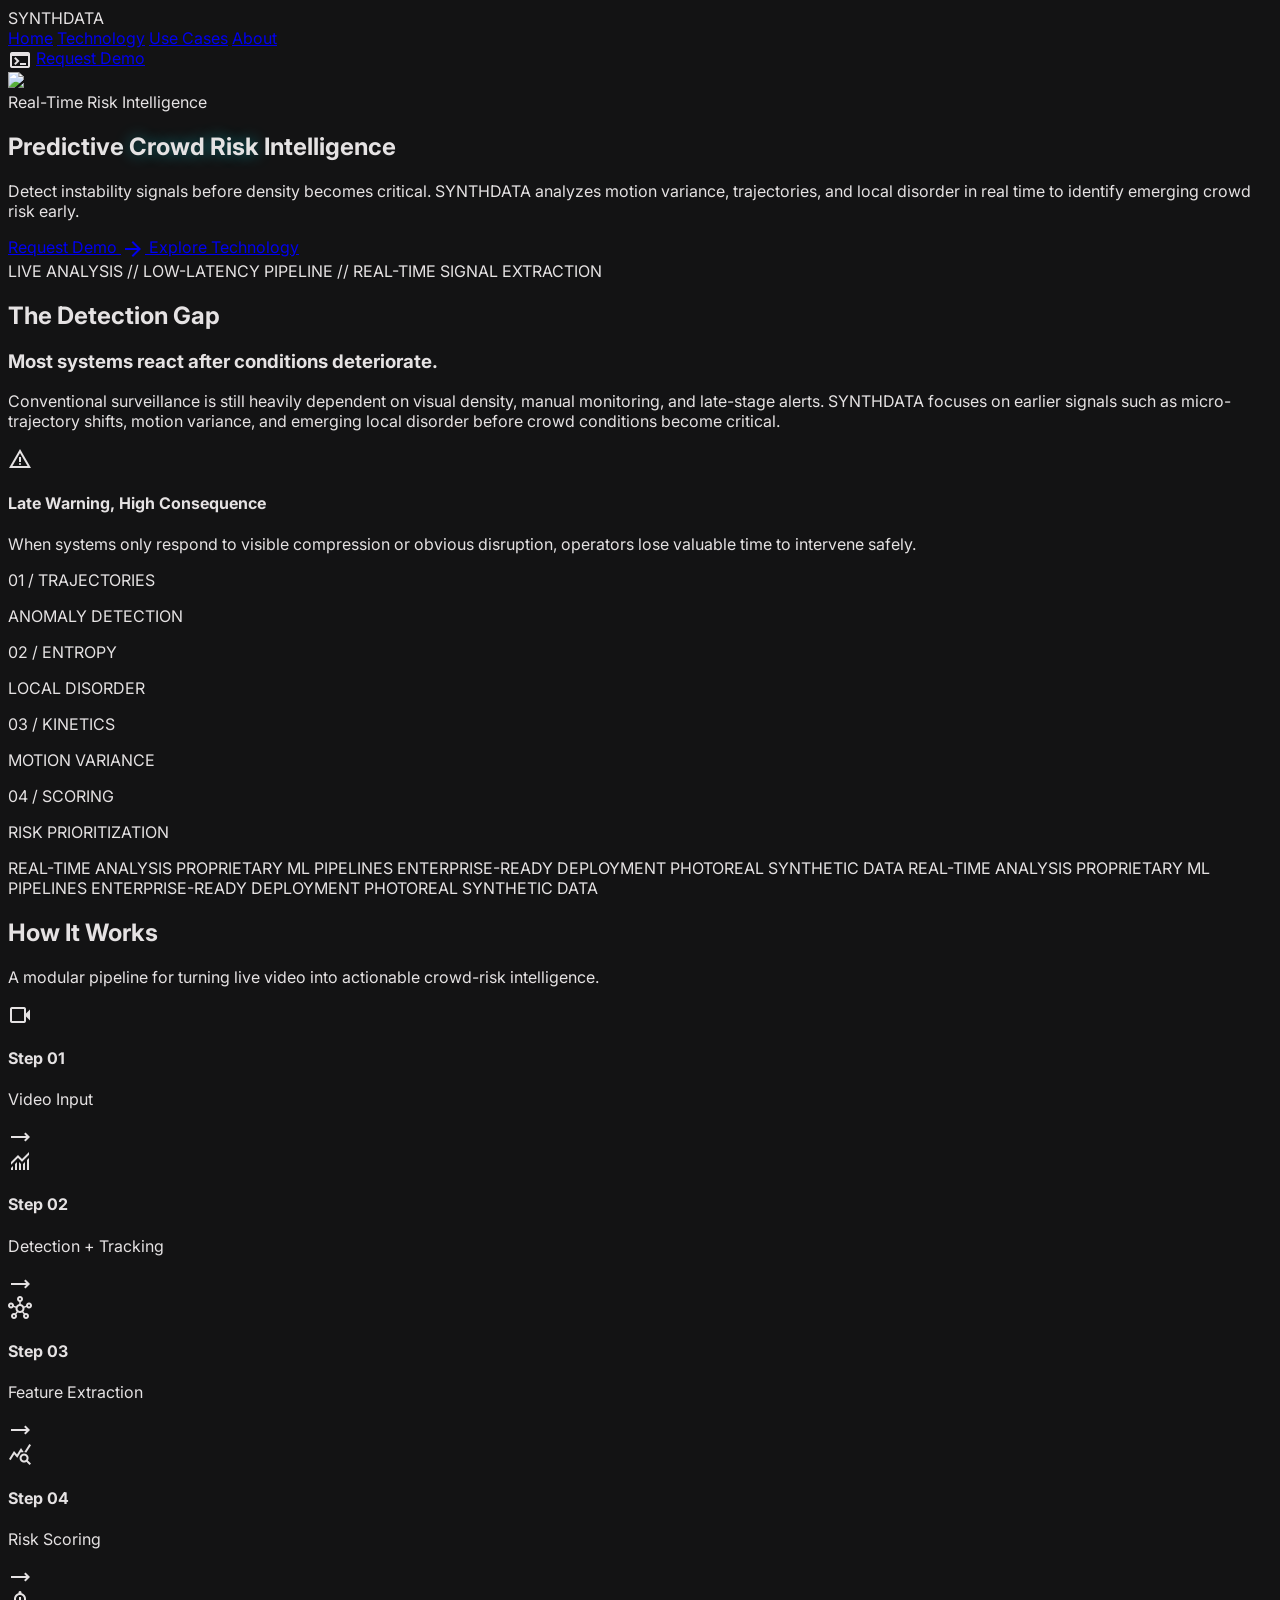
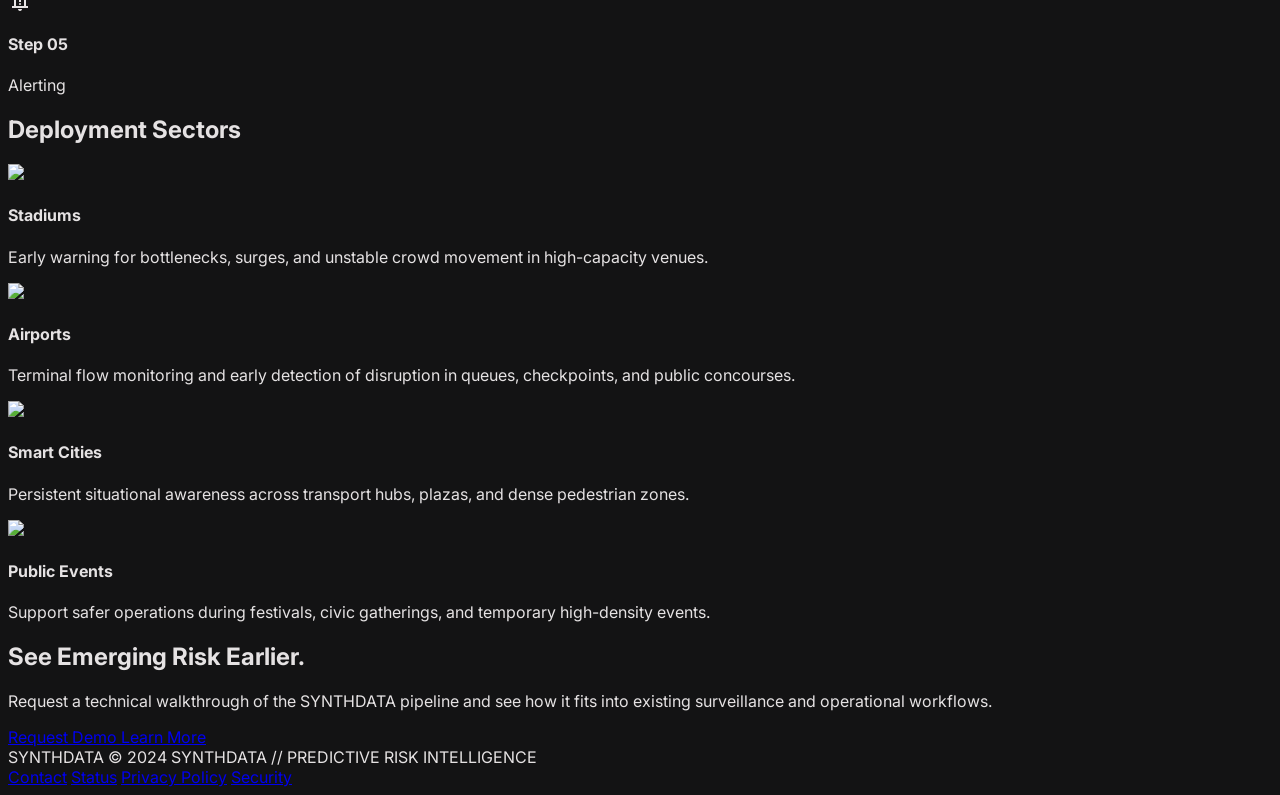
==== commit 03085565: "Update index.html" ====
--- a/index.html
+++ b/index.html
@@ -1,13 +1,12 @@
 <!DOCTYPE html>
-
-<html class="dark" lang="en"><head>
+<html class="dark" lang="en">
+<head>
 <meta charset="utf-8"/>
 <meta content="width=device-width, initial-scale=1.0" name="viewport"/>
 <title>SYNTHDATA // Predictive Crowd Risk Intelligence</title>
 <script src="https://cdn.tailwindcss.com?plugins=forms,container-queries"></script>
-<link href="https://fonts.googleapis.com/css2?family=Inter:wght@400;700;900&amp;family=Space+Grotesk:wght@300;500;700&amp;display=swap" rel="stylesheet"/>
-<link href="https://fonts.googleapis.com/css2?family=Material+Symbols+Outlined:wght,FILL@100..700,0..1&amp;display=swap" rel="stylesheet"/>
-<link href="https://fonts.googleapis.com/css2?family=Material+Symbols+Outlined:wght,FILL@100..700,0..1&amp;display=swap" rel="stylesheet"/>
+<link href="https://fonts.googleapis.com/css2?family=Inter:wght@400;700;900&family=Space+Grotesk:wght@300;500;700&display=swap" rel="stylesheet"/>
+<link href="https://fonts.googleapis.com/css2?family=Material+Symbols+Outlined:wght,FILL@100..700,0..1&display=swap" rel="stylesheet"/>
 <script id="tailwind-config">
         tailwind.config = {
             darkMode: "class",
@@ -110,6 +109,7 @@
 </div>
 </div>
 </nav>
+
 <!-- Hero Section -->
 <section class="relative min-h-screen flex items-center pt-20 overflow-hidden">
 <div class="absolute inset-0 z-0">
@@ -119,52 +119,52 @@
 <div class="container mx-auto px-6 relative z-20">
 <div class="max-w-4xl">
 <div class="inline-flex items-center gap-2 mb-6 px-3 py-1 bg-primary-container/10 border-l-2 border-primary-container">
-<span class="font-label text-[10px] uppercase tracking-[0.2em] text-primary-container font-bold">Tactical Intelligence Protocol v.4.0</span>
+<span class="font-label text-[10px] uppercase tracking-[0.2em] text-primary-container font-bold">Real-Time Risk Intelligence</span>
 </div>
 <h1 class="text-6xl md:text-8xl font-black uppercase tracking-tighter leading-none mb-6">
                     Predictive <span class="text-primary-container tactical-glow">Crowd Risk</span> Intelligence
                 </h1>
 <p class="text-xl md:text-2xl text-outline mb-10 max-w-2xl leading-relaxed">
-                    Detect instability signals before density becomes critical. Deploy real-time motion variance analysis to prevent escalation in mission-critical environments.
+                    Detect instability signals before density becomes critical. SYNTHDATA analyzes motion variance, trajectories, and local disorder in real time to identify emerging crowd risk early.
                 </p>
 <div class="flex flex-wrap gap-4">
-<button class="bg-primary-container text-on-primary px-8 py-4 font-label uppercase tracking-widest font-bold text-sm hover:brightness-110 transition-all flex items-center gap-2">
-                        Request Access <span class="material-symbols-outlined">arrow_forward</span>
-</button>
-<button class="border border-outline text-on-surface px-8 py-4 font-label uppercase tracking-widest font-bold text-sm hover:bg-surface-container transition-all">
-                        Technical Specs
-                    </button>
-</div>
-</div>
-</div>
-<!-- Coordinates Overlay -->
+<a class="bg-primary-container text-on-primary px-8 py-4 font-label uppercase tracking-widest font-bold text-sm hover:brightness-110 transition-all flex items-center gap-2" href="request-demo.html">
+                        Request Demo <span class="material-symbols-outlined">arrow_forward</span>
+</a>
+<a class="border border-outline text-on-surface px-8 py-4 font-label uppercase tracking-widest font-bold text-sm hover:bg-surface-container transition-all inline-block" href="technology.html">
+                        Explore Technology
+</a>
+</div>
+</div>
+</div>
 <div class="absolute top-32 right-8 font-label text-[10px] text-primary-container/40 uppercase tracking-widest vertical-rl hidden lg:block">
-            LAT: 40.7128° N // LON: 74.0060° W // ALT: 12.4M
+            LIVE ANALYSIS // LOW-LATENCY PIPELINE // REAL-TIME SIGNAL EXTRACTION
         </div>
 </section>
+
 <!-- Problem Section -->
 <section class="py-24 bg-surface-container-low relative">
 <div class="container mx-auto px-6">
 <div class="grid lg:grid-cols-2 gap-16 items-center">
 <div>
-<h2 class="font-label text-xs uppercase tracking-[0.4em] text-primary-container mb-4">The Latency Deficit</h2>
-<h3 class="text-4xl font-bold uppercase tracking-tight mb-8">Legacy systems react <span class="text-error">too late</span>.</h3>
+<h2 class="font-label text-xs uppercase tracking-[0.4em] text-primary-container mb-4">The Detection Gap</h2>
+<h3 class="text-4xl font-bold uppercase tracking-tight mb-8">Most systems react <span class="text-error">after conditions deteriorate</span>.</h3>
 <p class="text-outline text-lg leading-relaxed mb-6">
-                        Conventional surveillance relies on visual density—detecting a crisis only after it has already occurred. SYNTHDATA identifies pre-incident indicators by analyzing micro-trajectories and kinetic energy signatures.
+                        Conventional surveillance is still heavily dependent on visual density, manual monitoring, and late-stage alerts. SYNTHDATA focuses on earlier signals such as micro-trajectory shifts, motion variance, and emerging local disorder before crowd conditions become critical.
                     </p>
 <div class="space-y-4">
 <div class="flex items-start gap-4 p-4 bg-background/50 border-l-2 border-error">
 <span class="material-symbols-outlined text-error mt-1" data-icon="warning">warning</span>
 <div>
-<h4 class="font-bold text-sm uppercase">Reactive Monitoring</h4>
-<p class="text-xs text-outline">Traditional alerts fire at 80% capacity saturation. Critical damage often occurs at 65%.</p>
+<h4 class="font-bold text-sm uppercase">Late Warning, High Consequence</h4>
+<p class="text-xs text-outline">When systems only respond to visible compression or obvious disruption, operators lose valuable time to intervene safely.</p>
 </div>
 </div>
 </div>
 </div>
 <div class="grid grid-cols-2 gap-4">
 <div class="bg-surface-container-high p-6 flex flex-col justify-between h-48">
-<span class="font-label text-xs text-outline">01 / TRAJECTORY</span>
+<span class="font-label text-xs text-outline">01 / TRAJECTORIES</span>
 <p class="text-2xl font-black text-on-surface">ANOMALY DETECTION</p>
 </div>
 <div class="bg-surface-container-high p-6 flex flex-col justify-between h-48 border-t-4 border-primary-container">
@@ -176,32 +176,35 @@
 <p class="text-2xl font-black text-on-surface">MOTION VARIANCE</p>
 </div>
 <div class="bg-surface-container-high p-6 flex flex-col justify-between h-48">
-<span class="font-label text-xs text-outline">04 / ML</span>
-<p class="text-2xl font-black text-on-surface">PREDICTIVE LOAD</p>
-</div>
-</div>
-</div>
-</div>
-</section>
+<span class="font-label text-xs text-outline">04 / SCORING</span>
+<p class="text-2xl font-black text-on-surface">RISK PRIORITIZATION</p>
+</div>
+</div>
+</div>
+</div>
+</section>
+
 <!-- Feature Badges -->
 <div class="bg-primary-container py-3 overflow-hidden whitespace-nowrap">
 <div class="flex animate-scroll uppercase font-label text-[10px] font-black text-on-primary-fixed tracking-[0.3em]">
-<span class="mx-8">REAL-TIME TELEMETRY</span>
-<span class="mx-8">PROPRIETARY ML MODELS</span>
-<span class="mx-8">ENTERPRISE-READY SCALE</span>
-<span class="mx-8">PHOTOREALISTIC SYNTHETIC DATA</span>
-<span class="mx-8">REAL-TIME TELEMETRY</span>
-<span class="mx-8">PROPRIETARY ML MODELS</span>
-<span class="mx-8">ENTERPRISE-READY SCALE</span>
-<span class="mx-8">PHOTOREALISTIC SYNTHETIC DATA</span>
-</div>
-</div>
+<span class="mx-8">REAL-TIME ANALYSIS</span>
+<span class="mx-8">PROPRIETARY ML PIPELINES</span>
+<span class="mx-8">ENTERPRISE-READY DEPLOYMENT</span>
+<span class="mx-8">PHOTOREAL SYNTHETIC DATA</span>
+<span class="mx-8">REAL-TIME ANALYSIS</span>
+<span class="mx-8">PROPRIETARY ML PIPELINES</span>
+<span class="mx-8">ENTERPRISE-READY DEPLOYMENT</span>
+<span class="mx-8">PHOTOREAL SYNTHETIC DATA</span>
+</div>
+</div>
+
 <!-- How it Works Pipeline -->
 <section class="py-24 bg-background">
 <div class="container mx-auto px-6">
 <div class="mb-16 text-center">
-<h2 class="text-4xl font-bold uppercase tracking-tighter mb-4">Operational Architecture</h2>
-<div class="h-1 w-24 bg-primary-container mx-auto"></div>
+<h2 class="text-4xl font-bold uppercase tracking-tighter mb-4">How It Works</h2>
+<p class="text-outline max-w-2xl mx-auto">A modular pipeline for turning live video into actionable crowd-risk intelligence.</p>
+<div class="h-1 w-24 bg-primary-container mx-auto mt-4"></div>
 </div>
 <div class="flex flex-col md:flex-row items-center justify-between gap-4">
 <div class="flex-1 w-full text-center group">
@@ -254,6 +257,7 @@
 </div>
 </div>
 </section>
+
 <!-- Use Cases Bento Grid -->
 <section class="py-24 bg-surface-container-lowest">
 <div class="container mx-auto px-6">
@@ -263,62 +267,67 @@
 <img class="w-full h-full object-cover opacity-50 group-hover:scale-105 transition-transform duration-700" data-alt="Wide shot of a crowded stadium during a major event with glowing technical heatmaps showing crowd density" src="https://lh3.googleusercontent.com/aida-public/[base64]"/>
 <div class="absolute inset-0 p-8 flex flex-col justify-end bg-gradient-to-t from-background to-transparent">
 <h4 class="text-2xl font-black uppercase">Stadiums</h4>
-<p class="text-sm text-outline max-w-xs">Egress management and bottleneck prediction for high-capacity sporting venues.</p>
+<p class="text-sm text-outline max-w-xs">Early warning for bottlenecks, surges, and unstable crowd movement in high-capacity venues.</p>
 </div>
 </div>
 <div class="md:col-span-2 md:row-span-1 relative group overflow-hidden bg-surface-container">
 <img class="w-full h-full object-cover opacity-50 group-hover:scale-105 transition-transform duration-700" data-alt="Modern airport terminal with travelers and a digital overlay displaying movement vectors and pathing analytics" src="https://lh3.googleusercontent.com/aida-public/[base64]"/>
 <div class="absolute inset-0 p-8 flex flex-col justify-end bg-gradient-to-t from-background to-transparent">
 <h4 class="text-2xl font-black uppercase">Airports</h4>
-<p class="text-sm text-outline">TSA checkpoint optimization and terminal safety monitoring.</p>
+<p class="text-sm text-outline">Terminal flow monitoring and early detection of disruption in queues, checkpoints, and public concourses.</p>
 </div>
 </div>
 <div class="md:col-span-1 md:row-span-1 relative group overflow-hidden bg-surface-container">
 <img class="w-full h-full object-cover opacity-50 group-hover:scale-105 transition-transform duration-700" data-alt="Night city street scene with conceptual digital grids mapping pedestrian flow and smart city data nodes" src="https://lh3.googleusercontent.com/aida-public/[base64]"/>
 <div class="absolute inset-0 p-6 flex flex-col justify-end bg-gradient-to-t from-background to-transparent">
 <h4 class="text-lg font-black uppercase">Smart Cities</h4>
+<p class="text-sm text-outline">Persistent situational awareness across transport hubs, plazas, and dense pedestrian zones.</p>
 </div>
 </div>
 <div class="md:col-span-1 md:row-span-1 relative group overflow-hidden bg-surface-container">
 <img class="w-full h-full object-cover opacity-50 group-hover:scale-105 transition-transform duration-700" data-alt="Aerial view of a large public plaza during an event with digital markers identifying key clusters and movement patterns" src="https://lh3.googleusercontent.com/aida-public/[base64]"/>
 <div class="absolute inset-0 p-6 flex flex-col justify-end bg-gradient-to-t from-background to-transparent">
 <h4 class="text-lg font-black uppercase">Public Events</h4>
-</div>
-</div>
-</div>
-</div>
-</section>
+<p class="text-sm text-outline">Support safer operations during festivals, civic gatherings, and temporary high-density events.</p>
+</div>
+</div>
+</div>
+</div>
+</section>
+
 <!-- Final CTA -->
 <section class="py-24 bg-primary-container relative overflow-hidden">
 <div class="absolute top-0 right-0 w-1/2 h-full bg-on-primary-fixed/5 -skew-x-12 transform translate-x-1/4"></div>
 <div class="container mx-auto px-6 relative z-10">
 <div class="max-w-3xl">
-<h2 class="text-5xl font-black uppercase tracking-tighter text-on-primary mb-6">Establish Tactical Superiority.</h2>
-<p class="text-on-primary-container text-xl font-bold mb-10">Integrate SYNTHDATA crowd intelligence into your existing surveillance infrastructure today.</p>
+<h2 class="text-5xl font-black uppercase tracking-tighter text-on-primary mb-6">See Emerging Risk Earlier.</h2>
+<p class="text-on-primary-container text-xl font-bold mb-10">Request a technical walkthrough of the SYNTHDATA pipeline and see how it fits into existing surveillance and operational workflows.</p>
 <div class="flex flex-wrap gap-4">
-<button class="bg-on-primary-fixed text-primary px-10 py-5 font-label uppercase tracking-widest font-bold text-sm hover:bg-on-primary-fixed-variant transition-all">
-                        Request System Demo
-                    </button>
-<button class="border-2 border-on-primary-fixed text-on-primary-fixed px-10 py-5 font-label uppercase tracking-widest font-bold text-sm hover:bg-on-primary-fixed hover:text-primary transition-all">
-                        Contact Intelligence Division
-                    </button>
-</div>
-</div>
-</div>
-</section>
+<a class="bg-on-primary-fixed text-primary px-10 py-5 font-label uppercase tracking-widest font-bold text-sm hover:bg-on-primary-fixed-variant transition-all inline-block" href="request-demo.html">
+                        Request Demo
+</a>
+<a class="border-2 border-on-primary-fixed text-on-primary-fixed px-10 py-5 font-label uppercase tracking-widest font-bold text-sm hover:bg-on-primary-fixed hover:text-primary transition-all inline-block" href="about.html">
+                        Learn More
+</a>
+</div>
+</div>
+</div>
+</section>
+
 <!-- Footer -->
 <footer class="w-full border-t-2 border-[#1c1b1c] bg-[#131314]">
 <div class="flex flex-col md:flex-row justify-between items-center w-full px-8 py-12 gap-6">
 <div class="flex flex-col items-center md:items-start gap-2">
 <span class="text-sm font-bold text-[#e5e2e3]">SYNTHDATA</span>
-<span class="font-['Space_Grotesk'] uppercase text-[10px] tracking-widest text-[#849495]">© 2024 SYNTHDATA // TACTICAL INTELLIGENCE DIVISION</span>
+<span class="font-['Space_Grotesk'] uppercase text-[10px] tracking-widest text-[#849495]">© 2024 SYNTHDATA // PREDICTIVE RISK INTELLIGENCE</span>
 </div>
 <div class="flex gap-8">
 <a class="font-['Space_Grotesk'] uppercase text-[10px] tracking-widest text-[#849495] hover:text-[#00f2ff] underline-offset-4 hover:underline transition-opacity duration-150" href="request-demo.html">Contact</a>
 <a class="font-['Space_Grotesk'] uppercase text-[10px] tracking-widest text-[#849495] hover:text-[#00f2ff] underline-offset-4 hover:underline transition-opacity duration-150" href="#">Status</a>
 <a class="font-['Space_Grotesk'] uppercase text-[10px] tracking-widest text-[#849495] hover:text-[#00f2ff] underline-offset-4 hover:underline transition-opacity duration-150" href="#">Privacy Policy</a>
-<a class="font-['Space_Grotesk'] uppercase text-[10px] tracking-widest text-[#849495] hover:text-[#00f2ff] underline-offset-4 hover:underline transition-opacity duration-150" href="#">Security Protocol</a>
+<a class="font-['Space_Grotesk'] uppercase text-[10px] tracking-widest text-[#849495] hover:text-[#00f2ff] underline-offset-4 hover:underline transition-opacity duration-150" href="#">Security</a>
 </div>
 </div>
 </footer>
-</body></html>
+</body>
+</html>
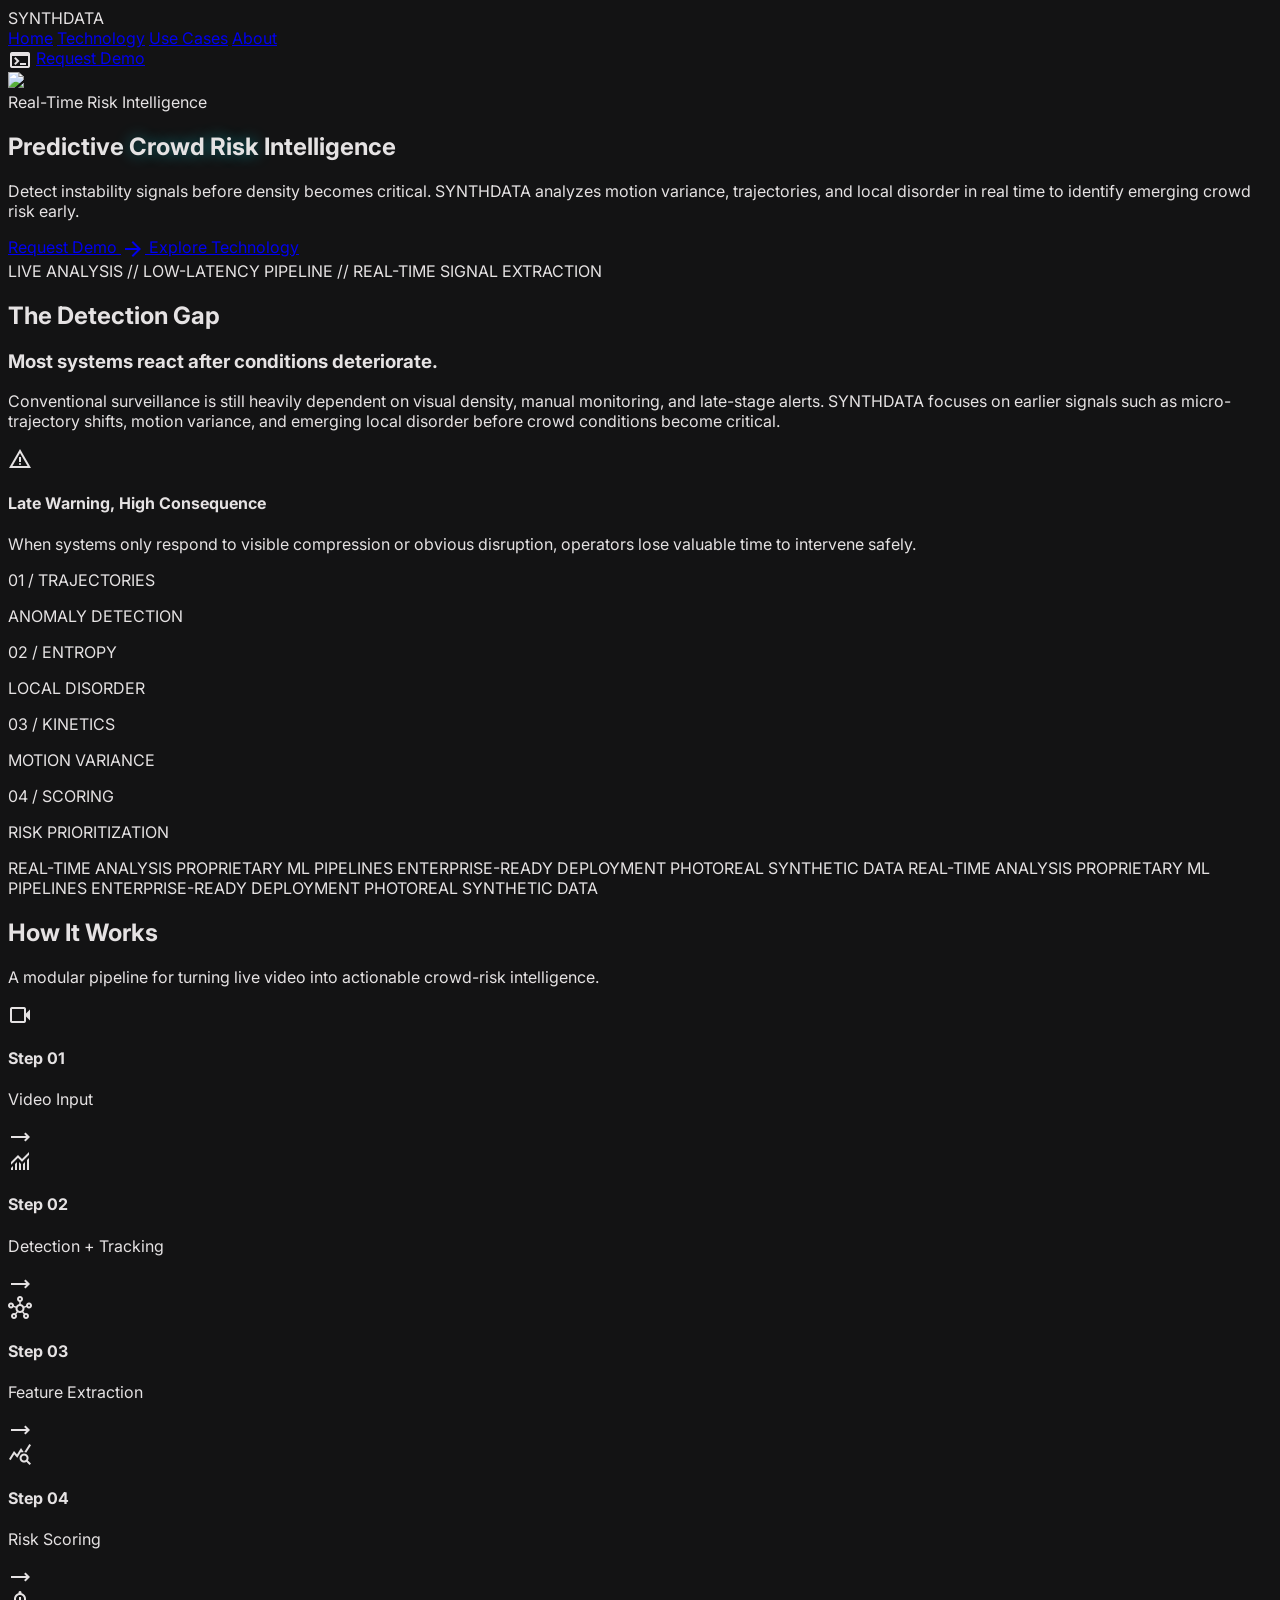
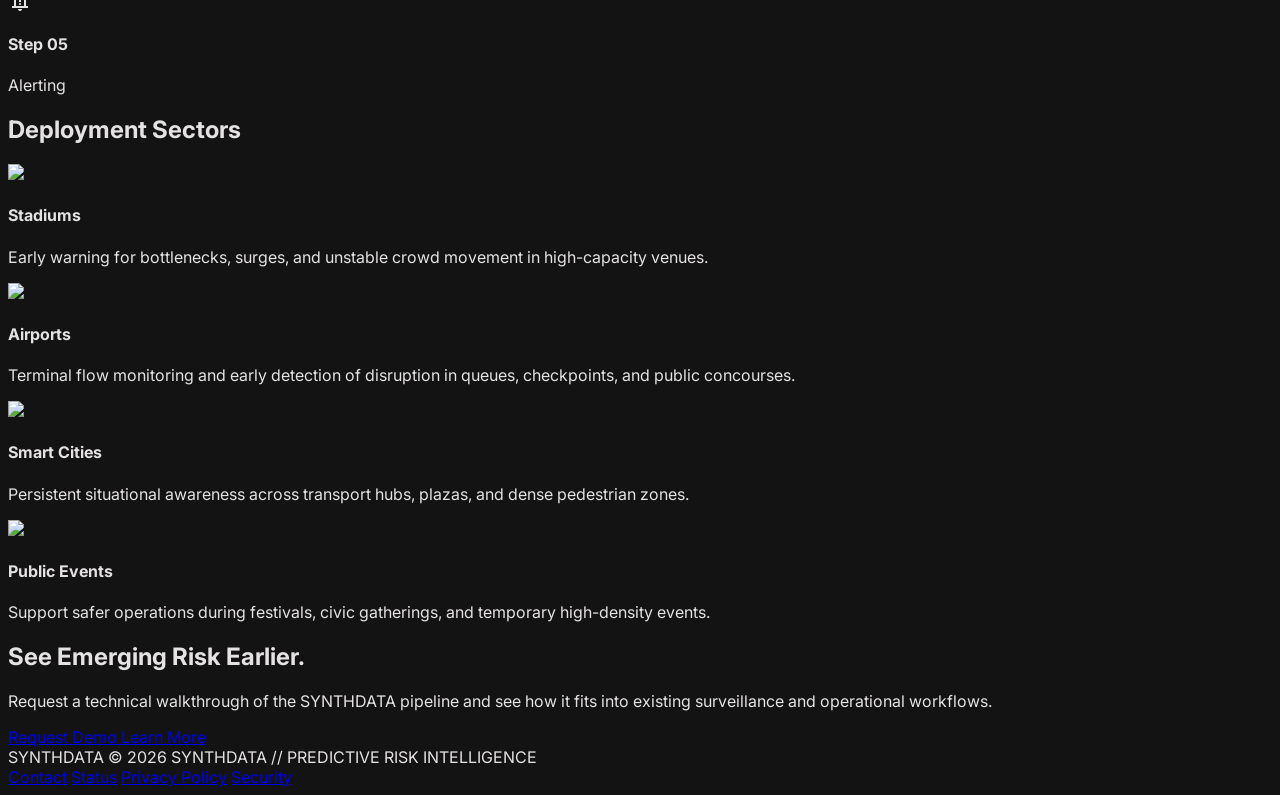
==== commit e93627e9: "Update index.html" ====
--- a/index.html
+++ b/index.html
@@ -319,7 +319,7 @@
 <div class="flex flex-col md:flex-row justify-between items-center w-full px-8 py-12 gap-6">
 <div class="flex flex-col items-center md:items-start gap-2">
 <span class="text-sm font-bold text-[#e5e2e3]">SYNTHDATA</span>
-<span class="font-['Space_Grotesk'] uppercase text-[10px] tracking-widest text-[#849495]">© 2024 SYNTHDATA // PREDICTIVE RISK INTELLIGENCE</span>
+<span class="font-['Space_Grotesk'] uppercase text-[10px] tracking-widest text-[#849495]">© 2026 SYNTHDATA // PREDICTIVE RISK INTELLIGENCE</span>
 </div>
 <div class="flex gap-8">
 <a class="font-['Space_Grotesk'] uppercase text-[10px] tracking-widest text-[#849495] hover:text-[#00f2ff] underline-offset-4 hover:underline transition-opacity duration-150" href="request-demo.html">Contact</a>
